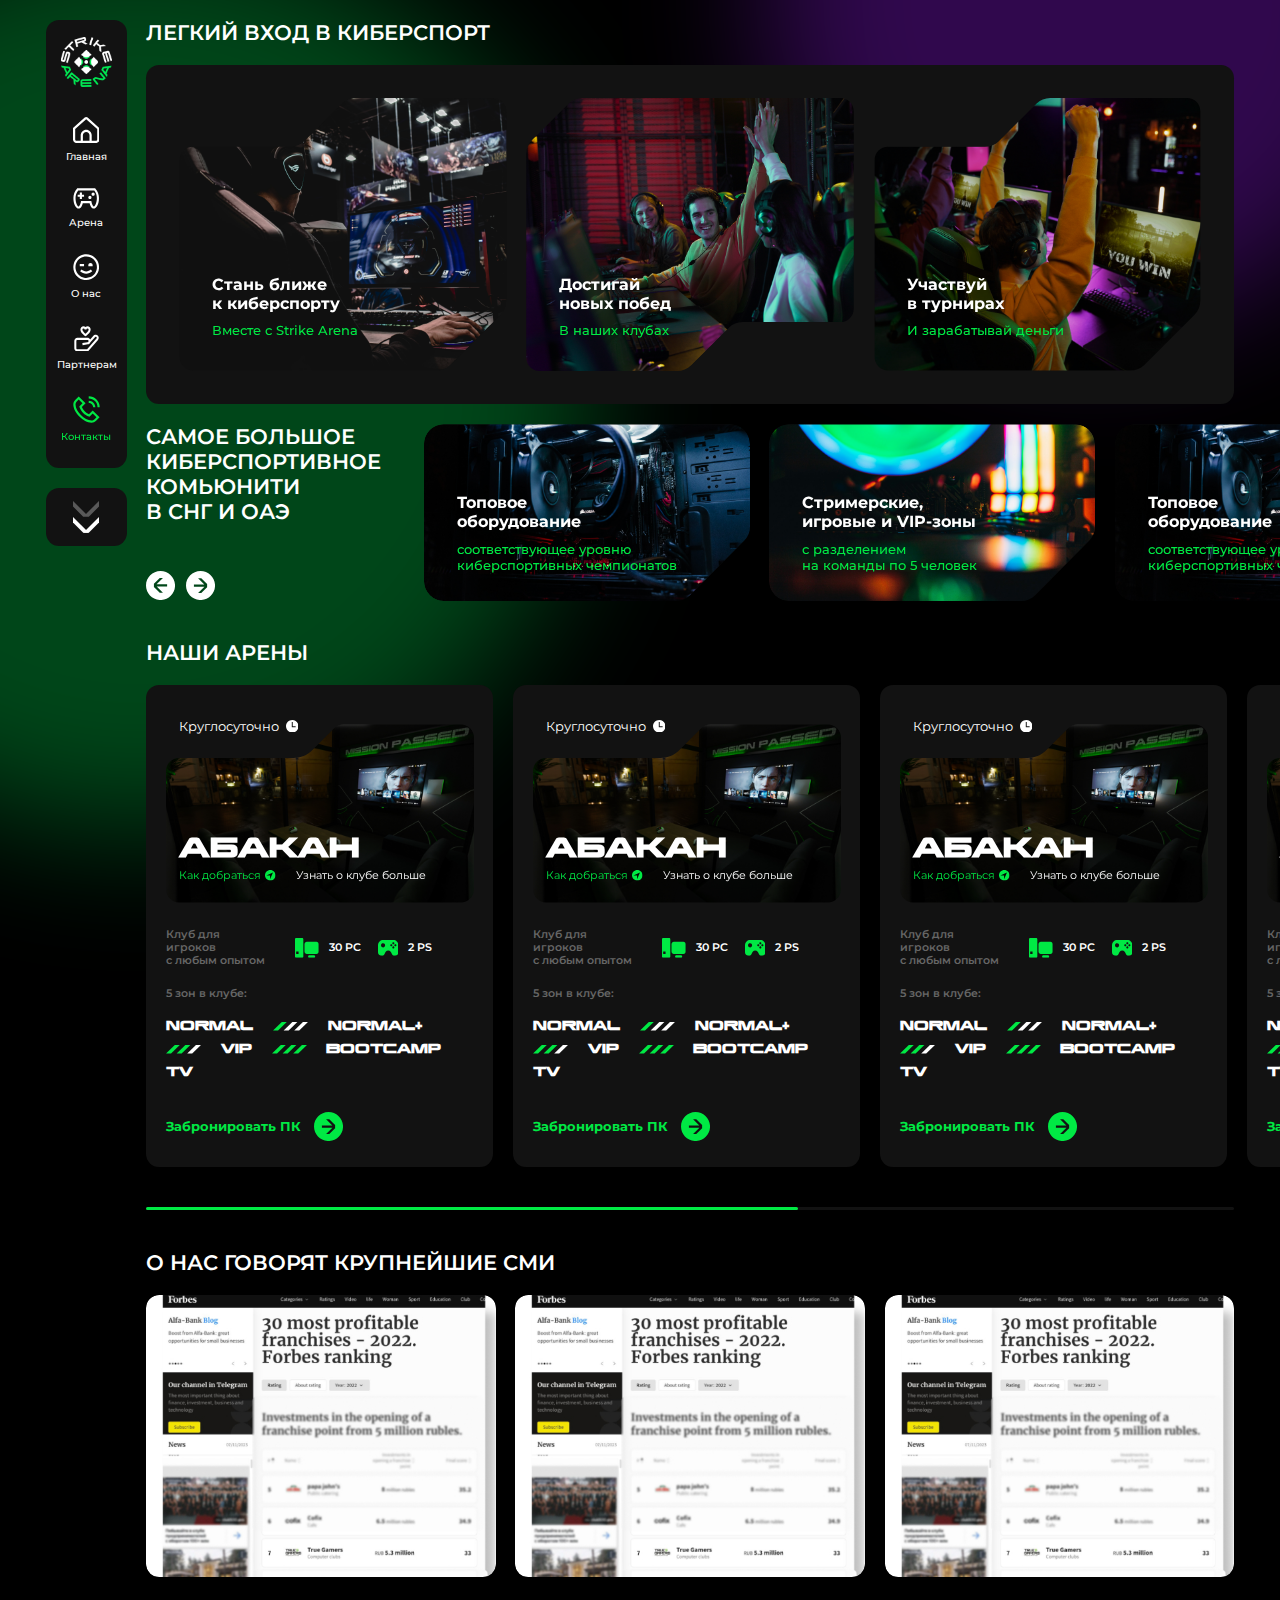
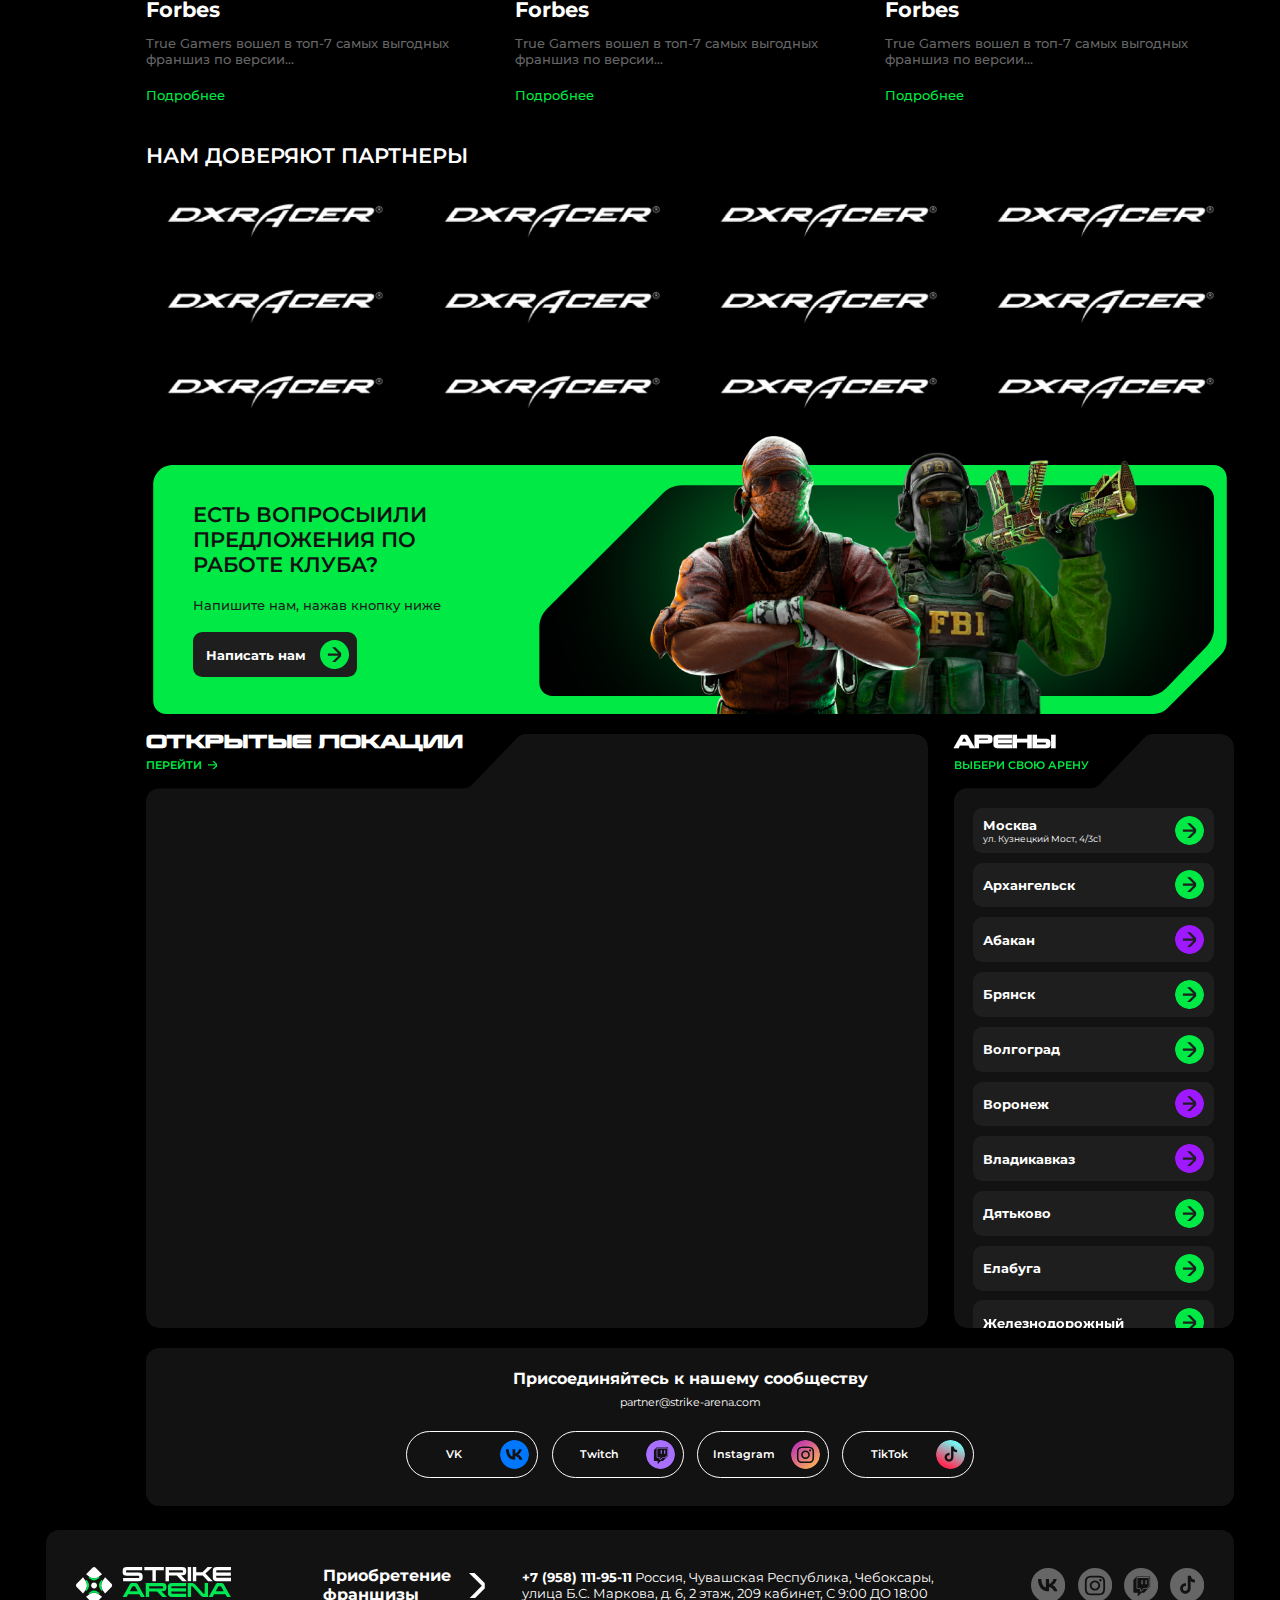
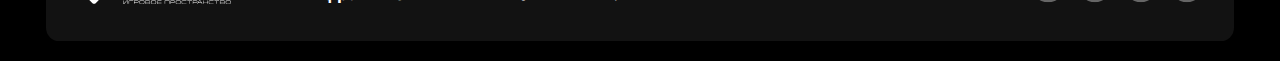
==== about.html @ f6f3b77b "Update" ====
<!DOCTYPE html>
<html lang="ru">
	<head>
		<meta http-equiv="Content-Type" content="text/html; charset=utf-8">

		<!-- Adapting the page for mobile devices -->
		<meta name="viewport" content="width=device-width, initial-scale=1, maximum-scale=1">

		<!-- Prohibition of phone number recognition -->
		<meta name="format-detection" content="telephone=no">
		<meta name="SKYPE_TOOLBAR" content ="SKYPE_TOOLBAR_PARSER_COMPATIBLE">

		<!-- Page title -->
		<title>Заголовок страницы</title>

		<!-- Meta description -->
		<meta name="description" content="">

		<!-- Meta Keywords -->
		<meta name="keywords" content="">

		<!-- Changing the color of the mobile browser panel -->
		<meta name="msapplication-TileColor" content="#000">
		<meta name="theme-color" content="#000">

		<!-- Connecting fonts from Google -->
		<link rel="preconnect" href="https://fonts.googleapis.com">
		<link rel="preconnect" href="https://fonts.gstatic.com" crossorigin>
		<link href="https://fonts.googleapis.com/css2?family=Montserrat:ital,wght@0,100..900;1,100..900&display=swap" rel="stylesheet">

		<!-- Connecting style files -->
		<link rel="stylesheet" href="css/swiper-bundle.min.css" async>
		<link rel="stylesheet" href="css/swiper.css" async>
		<link rel="stylesheet" href="css/fancybox.css" async>
		<link rel="stylesheet" href="css/styles.css" async>

		<link rel="stylesheet" href="css/response_1899.css" media="print, (max-width: 1899px)" async>
		<link rel="stylesheet" href="css/response_1439.css" media="print, (max-width: 1439px)" async>
		<link rel="stylesheet" href="css/response_1279.css" media="print, (max-width: 1279px)" async>
		<link rel="stylesheet" href="css/response_1023.css" media="print, (max-width: 1023px)" async>
		<link rel="stylesheet" href="css/response_767.css" media="print, (max-width: 767px)" async>
		<link rel="stylesheet" href="css/response_479.css" media="(max-width: 479px)" async>
	</head>

	<body>
		<div class="wrap">
			<div class="main">
				<section class="content_flex">
					<div class="cont row">
						<section class="fixed_panel">
							<div class="sticky">
								<div class="data">
									<div class="logo">
										<img src="images/logo.png" alt="">
									</div>

									<div class="menu">
										<div><a href="/">
											<svg class="icon icon1"><use xlink:href="images/sprite.svg#ic_menu_home"></use></svg>
											<div>Главная</div>
										</a></div>

										<div><a href="/">
											<svg class="icon icon2"><use xlink:href="images/sprite.svg#ic_menu_arena"></use></svg>
											<div>Арена</div>
										</a></div>

										<div><a href="/">
											<svg class="icon icon3"><use xlink:href="images/sprite.svg#ic_menu_about"></use></svg>
											<div>О нас</div>
										</a></div>

										<div><a href="/">
											<svg class="icon icon4"><use xlink:href="images/sprite.svg#ic_menu_partners"></use></svg>
											<div>Партнерам</div>
										</a></div>

										<div><a class="active">
											<svg class="icon icon5"><use xlink:href="images/sprite.svg#ic_menu_contacts"></use></svg>
											<div>Контакты</div>
										</a></div>
									</div>

									<button class="mob_menu_btn">
										<span></span>
									</button>
								</div>

								<div class="arrow">
									<img src="images/ic_arrows_ver.svg" alt="" loading="lazy">
								</div>
							</div>
						</section>


						<section class="content big_w">
							<section class="about_info block">
								<div class="block_title">ЛЕГКИЙ ВХОД В КИБЕРСПОРТ</div>

								<div class="data">
									<div class="row">
										<div class="item">
											<div class="name">Стань ближе<br> к киберспорту</div>

											<div class="desc">Вместе с Strike Arena</div>

											<div class="thumb">
												<img src="images/tmp/about_info_thumb1.png" alt="" loading="lazy">
											</div>
										</div>

										<div class="item">
											<div class="name">Достигай<br> новых побед</div>

											<div class="desc">В наших клубах</div>

											<div class="thumb">
												<img src="images/tmp/about_info_thumb2.png" alt="" loading="lazy">
											</div>
										</div>

										<div class="item">
											<div class="name">Участвуй<br> в турнирах</div>

											<div class="desc">И зарабатывай деньги</div>

											<div class="thumb">
												<img src="images/tmp/about_info_thumb3.png" alt="" loading="lazy">
											</div>
										</div>
									</div>
								</div>
							</section>


							<section class="community block big_m">
								<div class="row">
									<div class="block_title">САМОЕ БОЛЬШОЕ КИБЕРСПОРТИВНОЕ КОМЬЮНИТИ<br> В СНГ И ОАЭ</div>

									<div class="swiper">
										<div class="swiper-wrapper">
											<div class="swiper-slide">
												<div class="item">
													<div class="name">Топовое<br> оборудование</div>

													<div class="desc">соответствующее уровню киберспортивных чемпионатов</div>

													<div class="thumb">
														<img src="images/tmp/community_thumb1.png" alt="" loading="lazy">
													</div>
												</div>
											</div>

											<div class="swiper-slide">
												<div class="item">
													<div class="name">Стримерские,<br> игровые и VIP-зоны</div>

													<div class="desc">с разделением<br> на команды по 5 человек</div>

													<div class="thumb">
														<img src="images/tmp/community_thumb2.png" alt="" loading="lazy">
													</div>
												</div>
											</div>

											<div class="swiper-slide">
												<div class="item">
													<div class="name">Топовое<br> оборудование</div>

													<div class="desc">соответствующее уровню киберспортивных чемпионатов</div>

													<div class="thumb">
														<img src="images/tmp/community_thumb1.png" alt="" loading="lazy">
													</div>
												</div>
											</div>

											<div class="swiper-slide">
												<div class="item">
													<div class="name">Стримерские,<br> игровые и VIP-зоны</div>

													<div class="desc">с разделением<br> на команды по 5 человек</div>

													<div class="thumb">
														<img src="images/tmp/community_thumb2.png" alt="" loading="lazy">
													</div>
												</div>
											</div>
										</div>

										<div class="swiper-button-prev">
											<svg class="icon"><use xlink:href="images/sprite.svg#ic_arrow_link"></use></svg>
										</div>

										<div class="swiper-button-next">
											<svg class="icon"><use xlink:href="images/sprite.svg#ic_arrow_link"></use></svg>
										</div>
									</div>
								</div>
							</section>


							<section class="our_arenas block big_m">
								<div class="block_title">НАШИ АРЕНЫ</div>

								<div class="swiper">
									<div class="swiper-wrapper">
										<div class="swiper-slide">
											<div class="item">
												<div class="time">
													<span>Круглосуточно</span>
													<svg class="icon"><use xlink:href="images/sprite.svg#ic_time"></use></svg>
												</div>

												<div class="thumb">
													<img src="images/tmp/our_arenas_thumb.png" alt="" loading="lazy">

													<div class="info">
														<div class="name">АБАКАН</div>

														<div class="links">
															<div class="path">
																<a href="/">
																	<span>Как добраться</span>
																	<svg class="icon"><use xlink:href="images/sprite.svg#ic_path"></use></svg>
																</a>
															</div>

															<div class="link">
																<a href="/">Узнать о клубе больше</a>
															</div>
														</div>
													</div>
												</div>

												<div class="types">
													<div class="label">Клуб для игроков<br> с любым опытом</div>

													<div class="vals">
														<div class="pc">
															<svg class="icon"><use xlink:href="images/sprite.svg#ic_pc"></use></svg>
															<span>30 PC</span>
														</div>

														<div class="ps">
															<svg class="icon"><use xlink:href="images/sprite.svg#ic_ps"></use></svg>
															<span>2 PS</span>
														</div>
													</div>
												</div>

												<div class="clubs">
													<div class="label">5 зон в клубе:</div>

													<div class="vals">
														<div>NORMAL</div>

														<img src="images/clubs_sep1.svg" alt="">

														<div>NORMAL+</div>

														<img src="images/clubs_sep2.svg" alt="">

														<div>VIP</div>

														<img src="images/clubs_sep3.svg" alt="">

														<div>BOOTCAMP</div>

														<div>TV</div>
													</div>
												</div>

												<button class="book_btn">
													<span>Забронировать ПК</span>
													<svg class="icon"><use xlink:href="images/sprite.svg#ic_arrow_link"></use></svg>
												</button>
											</div>
										</div>

										<div class="swiper-slide">
											<div class="item">
												<div class="time">
													<span>Круглосуточно</span>
													<svg class="icon"><use xlink:href="images/sprite.svg#ic_time"></use></svg>
												</div>

												<div class="thumb">
													<img src="images/tmp/our_arenas_thumb.png" alt="" loading="lazy">

													<div class="info">
														<div class="name">АБАКАН</div>

														<div class="links">
															<div class="path">
																<a href="/">
																	<span>Как добраться</span>
																	<svg class="icon"><use xlink:href="images/sprite.svg#ic_path"></use></svg>
																</a>
															</div>

															<div class="link">
																<a href="/">Узнать о клубе больше</a>
															</div>
														</div>
													</div>
												</div>

												<div class="types">
													<div class="label">Клуб для игроков<br> с любым опытом</div>

													<div class="vals">
														<div class="pc">
															<svg class="icon"><use xlink:href="images/sprite.svg#ic_pc"></use></svg>
															<span>30 PC</span>
														</div>

														<div class="ps">
															<svg class="icon"><use xlink:href="images/sprite.svg#ic_ps"></use></svg>
															<span>2 PS</span>
														</div>
													</div>
												</div>

												<div class="clubs">
													<div class="label">5 зон в клубе:</div>

													<div class="vals">
														<div>NORMAL</div>

														<img src="images/clubs_sep1.svg" alt="">

														<div>NORMAL+</div>

														<img src="images/clubs_sep2.svg" alt="">

														<div>VIP</div>

														<img src="images/clubs_sep3.svg" alt="">

														<div>BOOTCAMP</div>

														<div>TV</div>
													</div>
												</div>

												<button class="book_btn">
													<span>Забронировать ПК</span>
													<svg class="icon"><use xlink:href="images/sprite.svg#ic_arrow_link"></use></svg>
												</button>
											</div>
										</div>

										<div class="swiper-slide">
											<div class="item">
												<div class="time">
													<span>Круглосуточно</span>
													<svg class="icon"><use xlink:href="images/sprite.svg#ic_time"></use></svg>
												</div>

												<div class="thumb">
													<img src="images/tmp/our_arenas_thumb.png" alt="" loading="lazy">

													<div class="info">
														<div class="name">АБАКАН</div>

														<div class="links">
															<div class="path">
																<a href="/">
																	<span>Как добраться</span>
																	<svg class="icon"><use xlink:href="images/sprite.svg#ic_path"></use></svg>
																</a>
															</div>

															<div class="link">
																<a href="/">Узнать о клубе больше</a>
															</div>
														</div>
													</div>
												</div>

												<div class="types">
													<div class="label">Клуб для игроков<br> с любым опытом</div>

													<div class="vals">
														<div class="pc">
															<svg class="icon"><use xlink:href="images/sprite.svg#ic_pc"></use></svg>
															<span>30 PC</span>
														</div>

														<div class="ps">
															<svg class="icon"><use xlink:href="images/sprite.svg#ic_ps"></use></svg>
															<span>2 PS</span>
														</div>
													</div>
												</div>

												<div class="clubs">
													<div class="label">5 зон в клубе:</div>

													<div class="vals">
														<div>NORMAL</div>

														<img src="images/clubs_sep1.svg" alt="">

														<div>NORMAL+</div>

														<img src="images/clubs_sep2.svg" alt="">

														<div>VIP</div>

														<img src="images/clubs_sep3.svg" alt="">

														<div>BOOTCAMP</div>

														<div>TV</div>
													</div>
												</div>

												<button class="book_btn">
													<span>Забронировать ПК</span>
													<svg class="icon"><use xlink:href="images/sprite.svg#ic_arrow_link"></use></svg>
												</button>
											</div>
										</div>

										<div class="swiper-slide">
											<div class="item">
												<div class="time">
													<span>Круглосуточно</span>
													<svg class="icon"><use xlink:href="images/sprite.svg#ic_time"></use></svg>
												</div>

												<div class="thumb">
													<img src="images/tmp/our_arenas_thumb.png" alt="" loading="lazy">

													<div class="info">
														<div class="name">АБАКАН</div>

														<div class="links">
															<div class="path">
																<a href="/">
																	<span>Как добраться</span>
																	<svg class="icon"><use xlink:href="images/sprite.svg#ic_path"></use></svg>
																</a>
															</div>

															<div class="link">
																<a href="/">Узнать о клубе больше</a>
															</div>
														</div>
													</div>
												</div>

												<div class="types">
													<div class="label">Клуб для игроков<br> с любым опытом</div>

													<div class="vals">
														<div class="pc">
															<svg class="icon"><use xlink:href="images/sprite.svg#ic_pc"></use></svg>
															<span>30 PC</span>
														</div>

														<div class="ps">
															<svg class="icon"><use xlink:href="images/sprite.svg#ic_ps"></use></svg>
															<span>2 PS</span>
														</div>
													</div>
												</div>

												<div class="clubs">
													<div class="label">5 зон в клубе:</div>

													<div class="vals">
														<div>NORMAL</div>

														<img src="images/clubs_sep1.svg" alt="">

														<div>NORMAL+</div>

														<img src="images/clubs_sep2.svg" alt="">

														<div>VIP</div>

														<img src="images/clubs_sep3.svg" alt="">

														<div>BOOTCAMP</div>

														<div>TV</div>
													</div>
												</div>

												<button class="book_btn">
													<span>Забронировать ПК</span>
													<svg class="icon"><use xlink:href="images/sprite.svg#ic_arrow_link"></use></svg>
												</button>
											</div>
										</div>

										<div class="swiper-slide">
											<div class="item">
												<div class="time">
													<span>Круглосуточно</span>
													<svg class="icon"><use xlink:href="images/sprite.svg#ic_time"></use></svg>
												</div>

												<div class="thumb">
													<img src="images/tmp/our_arenas_thumb.png" alt="" loading="lazy">

													<div class="info">
														<div class="name">АБАКАН</div>

														<div class="links">
															<div class="path">
																<a href="/">
																	<span>Как добраться</span>
																	<svg class="icon"><use xlink:href="images/sprite.svg#ic_path"></use></svg>
																</a>
															</div>

															<div class="link">
																<a href="/">Узнать о клубе больше</a>
															</div>
														</div>
													</div>
												</div>

												<div class="types">
													<div class="label">Клуб для игроков<br> с любым опытом</div>

													<div class="vals">
														<div class="pc">
															<svg class="icon"><use xlink:href="images/sprite.svg#ic_pc"></use></svg>
															<span>30 PC</span>
														</div>

														<div class="ps">
															<svg class="icon"><use xlink:href="images/sprite.svg#ic_ps"></use></svg>
															<span>2 PS</span>
														</div>
													</div>
												</div>

												<div class="clubs">
													<div class="label">5 зон в клубе:</div>

													<div class="vals">
														<div>NORMAL</div>

														<img src="images/clubs_sep1.svg" alt="">

														<div>NORMAL+</div>

														<img src="images/clubs_sep2.svg" alt="">

														<div>VIP</div>

														<img src="images/clubs_sep3.svg" alt="">

														<div>BOOTCAMP</div>

														<div>TV</div>
													</div>
												</div>

												<button class="book_btn">
													<span>Забронировать ПК</span>
													<svg class="icon"><use xlink:href="images/sprite.svg#ic_arrow_link"></use></svg>
												</button>
											</div>
										</div>
									</div>

									<div class="swiper-scrollbar"></div>
								</div>
							</section>


							<section class="media block big_m">
								<div class="block_title">О НАС ГОВОРЯТ КРУПНЕЙШИЕ СМИ</div>

								<div class="row">
									<div class="item">
										<a href="/" class="thumb">
											<img src="images/tmp/media_thumb.jpg" alt="" loading="lazy">
										</a>

										<div class="name">
											<a href="/">Forbes</a>
										</div>

										<div class="desc">True Gamers вошел в топ-7 самых выгодных франшиз по версии...</div>

										<div class="link">
											<a href="/">Подробнее</a>
										</div>
									</div>

									<div class="item">
										<a href="/" class="thumb">
											<img src="images/tmp/media_thumb.jpg" alt="" loading="lazy">
										</a>

										<div class="name">
											<a href="/">Forbes</a>
										</div>

										<div class="desc">True Gamers вошел в топ-7 самых выгодных франшиз по версии...</div>

										<div class="link">
											<a href="/">Подробнее</a>
										</div>
									</div>

									<div class="item">
										<a href="/" class="thumb">
											<img src="images/tmp/media_thumb.jpg" alt="" loading="lazy">
										</a>

										<div class="name">
											<a href="/">Forbes</a>
										</div>

										<div class="desc">True Gamers вошел в топ-7 самых выгодных франшиз по версии...</div>

										<div class="link">
											<a href="/">Подробнее</a>
										</div>
									</div>
								</div>
							</section>


							<section class="partners block">
								<div class="block_title">НАМ ДОВЕРЯЮТ ПАРТНЕРЫ</div>

								<div class="row">
									<div class="item">
										<img src="images/tmp/partner_logo.png" alt="">
									</div>

									<div class="item">
										<img src="images/tmp/partner_logo.png" alt="">
									</div>

									<div class="item">
										<img src="images/tmp/partner_logo.png" alt="">
									</div>

									<div class="item">
										<img src="images/tmp/partner_logo.png" alt="">
									</div>

									<div class="item">
										<img src="images/tmp/partner_logo.png" alt="">
									</div>

									<div class="item">
										<img src="images/tmp/partner_logo.png" alt="">
									</div>

									<div class="item">
										<img src="images/tmp/partner_logo.png" alt="">
									</div>

									<div class="item">
										<img src="images/tmp/partner_logo.png" alt="">
									</div>

									<div class="item">
										<img src="images/tmp/partner_logo.png" alt="">
									</div>

									<div class="item">
										<img src="images/tmp/partner_logo.png" alt="">
									</div>

									<div class="item">
										<img src="images/tmp/partner_logo.png" alt="">
									</div>

									<div class="item">
										<img src="images/tmp/partner_logo.png" alt="">
									</div>
								</div>
							</section>


							<section class="action_block block">
								<div class="data">
									<div class="title">ЕСТЬ ВОПРОСЫИЛИ ПРЕДЛОЖЕНИЯ ПО РАБОТЕ КЛУБА?</div>

									<div class="desc">Напишите нам, нажав кнопку ниже</div>

									<button class="btn">
										<span>Написать нам</span>
										<svg class="icon"><use xlink:href="images/sprite.svg#ic_arrow_link"></use></svg>
									</button>
								</div>

								<div class="bg_img"></div>

								<img src="images/tmp/action_block_img.png" alt="" class="img" loading="lazy">

								<div class="bg"></div>
							</section>


							<section class="content_flex row">
								<section class="content block">
									<section class="open_locations">
										<div class="head">
											<div class="block_title">ОТКРЫТЫЕ ЛОКАЦИИ</div>

											<div class="link">
												<a href="/">
													<span>перейти</span>
													<svg class="icon"><use xlink:href="images/sprite.svg#ic_arrow_hor"></use></svg>
												</a>
											</div>
										</div>

										<div class="map big">
											<div id="map"></div>
										</div>
									</section>
								</section>


								<aside class="block">
									<div class="arenas">
										<div class="head">
											<div class="block_title">АРЕНЫ</div>

											<div class="block_desc">Выбери свою арену</div>
										</div>

										<div class="list">
											<div class="scroll">
												<div class="arena green">
													<div>
														<div class="city">Москва</div>

														<div class="address">ул. Кузнецкий Мост, 4/3с1</div>
													</div>

													<svg class="icon"><use xlink:href="images/sprite.svg#ic_arrow_link"></use></svg>
												</div>

												<div class="arena green">
													<div>
														<div class="city">Архангельск</div>
													</div>

													<svg class="icon"><use xlink:href="images/sprite.svg#ic_arrow_link"></use></svg>
												</div>

												<div class="arena violet">
													<div>
														<div class="city">Абакан</div>
													</div>

													<svg class="icon"><use xlink:href="images/sprite.svg#ic_arrow_link"></use></svg>
												</div>

												<div class="arena green">
													<div>
														<div class="city">Брянск</div>
													</div>

													<svg class="icon"><use xlink:href="images/sprite.svg#ic_arrow_link"></use></svg>
												</div>

												<div class="arena green">
													<div>
														<div class="city">Волгоград</div>
													</div>

													<svg class="icon"><use xlink:href="images/sprite.svg#ic_arrow_link"></use></svg>
												</div>

												<div class="arena violet">
													<div>
														<div class="city">Воронеж</div>
													</div>

													<svg class="icon"><use xlink:href="images/sprite.svg#ic_arrow_link"></use></svg>
												</div>

												<div class="arena violet">
													<div>
														<div class="city">Владикавказ</div>
													</div>

													<svg class="icon"><use xlink:href="images/sprite.svg#ic_arrow_link"></use></svg>
												</div>

												<div class="arena green">
													<div>
														<div class="city">Дятьково</div>
													</div>

													<svg class="icon"><use xlink:href="images/sprite.svg#ic_arrow_link"></use></svg>
												</div>

												<div class="arena green">
													<div>
														<div class="city">Елабуга</div>
													</div>

													<svg class="icon"><use xlink:href="images/sprite.svg#ic_arrow_link"></use></svg>
												</div>

												<div class="arena green">
													<div>
														<div class="city">Железнодорожный</div>
													</div>

													<svg class="icon"><use xlink:href="images/sprite.svg#ic_arrow_link"></use></svg>
												</div>
											</div>
										</div>
									</div>
								</aside>
							</section>


							<section class="social_join block">
								<div class="title">Присоединяйтесь к нашему сообществу</div>

								<div class="email">
									<a href="mailto:partner@strike-arena.com">partner@strike-arena.com</a>
								</div>

								<div class="row">
									<div><a href="/" target="_blank" rel="noopener nofollow">
										<span>VK</span>
										<img src="images/ic_vk.svg" alt="" loading="lazy">
									</a></div>

									<div><a href="/" target="_blank" rel="noopener nofollow">
										<span>Twitch</span>
										<img src="images/ic_twitch.svg" alt="" loading="lazy">
									</a></div>

									<div><a href="/" target="_blank" rel="noopener nofollow">
										<span>Instagram</span>
										<img src="images/ic_instagram.svg" alt="" loading="lazy">
									</a></div>

									<div><a href="/" target="_blank" rel="noopener nofollow">
										<span>TikTok</span>
										<img src="images/ic_tiktok.svg" alt="" loading="lazy">
									</a></div>
								</div>
							</section>
						</section>
					</div>
				</section>
			</div>


			<footer>
				<div class="cont">
					<div class="data">
						<div class="logo">
							<img src="images/logo.svg" alt="">
						</div>

						<a href="/" class="franchise_link">
							<span>Приобретение<br> франшизы</span>
							<svg class="icon"><use xlink:href="images/sprite.svg#ic_arr_hor"></use></svg>
						</a>

						<div class="contacts">
							<a href="tel:+79581119511" class="phone">+7 (958) 111-95-11</a> Россия, Чувашская Республика, Чебоксары, улица Б.С. Маркова, д. 6, 2 этаж, 209 кабинет, С 9:00 ДО 18:00
						</div>

						<div class="socials">
							<a href="/" target="_blank" rel="noopener nofollow">
								<svg class="icon"><use xlink:href="images/sprite.svg#ic_vk"></use></svg>
							</a>

							<a href="/" target="_blank" rel="noopener nofollow">
								<svg class="icon"><use xlink:href="images/sprite.svg#ic_instagram"></use></svg>
							</a>

							<a href="/" target="_blank" rel="noopener nofollow">
								<svg class="icon"><use xlink:href="images/sprite.svg#ic_twitch"></use></svg>
							</a>

							<a href="/" target="_blank" rel="noopener nofollow">
								<svg class="icon"><use xlink:href="images/sprite.svg#ic_tiktok"></use></svg>
							</a>
						</div>
					</div>
				</div>
			</footer>
		</div>


		<!-- Connecting javascript files -->
		<script src="js/jquery-3.6.3.min.js"></script>
		<script src="js/functions.js"></script>
		<script src="js/swiper-bundle.min.js"></script>
		<script src="js/fancybox.js"></script>
		<script src="js/imask.js"></script>
		<script src="js/scripts.js"></script>

		<!-- Yandex maps -->
		<script src="https://api-maps.yandex.ru/2.1.75/?apikey=d56c7473-49ea-4215-8d0a-5106518255c0&lang=ru_RU" type="text/javascript"></script>

		<script>
			document.addEventListener('DOMContentLoaded', function () {
				// Init big map
				initBigMap()
			})
		</script>
	</body>
</html>
---- css/styles.css ----
/*-----------
    Fonts
-----------*/
@font-face
{
    font-family: 'Korataki';
    font-weight: normal;
    font-style: normal;

    font-display: swap;
    src: url('../fonts/KoratakiRg-Bold.woff2') format('woff2'),
    url('../fonts/KoratakiRg-Bold.woff') format('woff'),
    url('../fonts/KoratakiRg-Bold.ttf') format('truetype');
}



/*------------------
    Reset styles
------------------*/
*
{
    box-sizing: border-box;
    margin: 0;
    padding: 0;

    scroll-margin-top: 24px;
}

*:before,
*:after
{
    box-sizing: border-box;
}

html
{
    -webkit-font-smoothing: antialiased;
    -moz-osx-font-smoothing: grayscale;
        -ms-text-size-adjust: 100%;
    -webkit-text-size-adjust: 100%;
}

body
{
    margin: 0;

    overscroll-behavior: none;
    -webkit-tap-highlight-color: transparent;
    -webkit-overflow-scrolling: touch;
    text-rendering: optimizeLegibility;
    text-decoration-skip: objects;
}

img
{
    border-style: none;
}

textarea
{
    overflow: auto;
}

input,
textarea,
input:active,
textarea:active,
button
{
    margin: 0;

    -webkit-border-radius: 0;
            border-radius: 0;
         outline: none transparent !important;
    box-shadow: none;

    -webkit-appearance: none;
            appearance: none;
    -moz-outline: none !important;
}

input::-webkit-outer-spin-button,
input::-webkit-inner-spin-button
{
    margin: 0;

    -webkit-appearance: none;
}

input[type=number]
{
    -moz-appearance: textfield;
}

:focus
{
    outline: 0;
}

:hover,
:active
{
    -webkit-tap-highlight-color: rgba(0, 0, 0, 0);
    -webkit-touch-callout: none;
}


::-ms-clear
{
    display: none;
}



/*-------------------
    Global styles
-------------------*/
:root
{
    --bg: #000;
    --fixed_panel_width: 122px;
    --sidebar_width: 425px;
    --scroll_width: 17px;
    --text_color: #fff;
    --font_size: 16px;
    --font_size_title: 24px;
    --font_family: 'Montserrat', 'Arial', sans-serif;
    --font_family2: 'Korataki', 'Arial', sans-serif;
}


::selection
{
    color: #fff;
    background: #00e944;
}

::-moz-selection
{
    color: #fff;
    background: #00e944;
}


.clear
{
    clear: both;
}

.left
{
    float: left;
}

.right
{
    float: right;
}



html
{
    height: 100%;
    min-height: -moz-available;
    min-height: -webkit-fill-available;
    min-height:         fill-available;
}

html.custom_scroll ::-webkit-scrollbar
{
    width: 10px;
    height: 10px;

    background-color: var(--bg);
}

html.custom_scroll ::-webkit-scrollbar-thumb
{
    background-color: #00e944;
}


body
{
    font: var(--font_size) var(--font_family);

    height: 100%;
    min-height: -moz-available;
    min-height: -webkit-fill-available;
    min-height:         fill-available;

    color: var(--text_color);
}


button
{
    font-family: inherit;
    font-size: inherit;
    font-weight: inherit;
    line-height: inherit;

    display: inline-block;

    cursor: pointer;
    vertical-align: top;

    color: inherit;
    border: none;
    background: none;
}


.wrap
{
    position: relative;
    z-index: 9;

    display: flex;
    overflow: clip;
    flex-direction: column;

    min-width: 375px;
    min-height: 100%;
    padding: 30px 0;

    background: var(--bg);
}

.wrap:before
{
    position: absolute;
    z-index: 1;
    top: -110px;
    left: 50%;

    display: block;

    width: 1370px;
    height: 1370px;
    margin-left: -1446px;

    content: '';
    pointer-events: none;

    border-radius: 50%;
    background: rgba(0, 232, 83, .30);

            filter: blur(100px);
    -webkit-filter: blur(100px);
}

.wrap:after
{
    position: absolute;
    z-index: 1;
    top: -501px;
    right: 50%;

    display: block;

    width: 996px;
    height: 996px;
    margin-right: -1182px;

    content: '';
    pointer-events: none;

    border-radius: 50%;
    background: rgba(159, 25, 254, .30);

            filter: blur(100px);
    -webkit-filter: blur(100px);
}


.main
{
    position: relative;
    z-index: 3;

    display: flex;
    flex: 1 0 auto;
    flex-direction: column;
}


.cont
{
    width: 100%;
    max-width: 1920px;
    margin: 0 auto;
    padding: 0 60px;
}


.row
{
    display: flex;
    align-content: flex-start;
    align-items: flex-start;
    flex-wrap: wrap;
    justify-content: flex-start;
}



.content_flex.row,
.content_flex > .cont.row
{
    align-content: stretch;
    align-items: stretch;
    justify-content: space-between;
}


.content_flex .content
{
    position: relative;

    width: calc(100% - var(--fixed_panel_width) - var(--sidebar_width) - 60px);
}


.content_flex .content.big_w
{
    width: calc(100% - var(--fixed_panel_width) - 30px);
}


.content_flex .content .content
{
    width: calc(100% - var(--sidebar_width) - 38px);
}


.content_flex .content > *:first-child
{
    margin-top: 0;
}

.content_flex .content > *:last-child
{
    margin-bottom: 0;
}



.block
{
    margin-bottom: 30px;
}

.block.big_m
{
    margin-bottom: 60px;
}



.modal_btn > *
{
    pointer-events: none;
}



.overlay
{
    position: fixed;
    z-index: 100;
    top: 0;
    left: 0;

    display: none;

    width: 100%;
    height: 100%;

    opacity: .65;
    background: #000;
}



/*--------------
    Fancybox
--------------*/
.fancybox__backdrop
{
    background: rgba(18, 18, 18, .9);
}


.fancybox__slide
{
    padding: 40px;
}


.fancybox__content > .f-button.is-close-btn,
.is-compact .fancybox__content > .f-button.is-close-btn
{
    top: 0;
    right: 0;

    opacity: 1;

    --f-button-width: 20px;
    --f-button-height: 20px;
    --f-button-border-radius: 0;
    --f-button-color: var(--text_color);
    --f-button-hover-color: var(--text_color);
    --f-button-svg-width: 20px;
    --f-button-svg-height: 20px;
    --f-button-bg: transparent;
    --f-button-hover-bg: transparent;
    --f-button-active-bg: transparent;
}


.fancybox__content > .f-button.is-close-btn svg
{
    stroke: none;
}



/*-----------------
    Fixed panel
-----------------*/
.fixed_panel
{
    position: relative;
    z-index: 5;

    width: var(--fixed_panel_width);
    max-width: 100%;
}


.fixed_panel .sticky
{
    position: sticky;
    top: 30px;
}


.fixed_panel .data
{
    padding: 26px 16px 40px;

    border-radius: 20px;
    background: #121212;
}


.fixed_panel .logo
{
    display: block;

    text-decoration: none;

    color: currentColor;
}


.fixed_panel .logo img
{
    display: block;

    max-width: 100%;
    margin: 0 auto;
}


.fixed_panel .menu
{
    margin-top: 45px;

    text-align: center;
}


.fixed_panel .menu > * + *
{
    margin-top: 40px;
}


.fixed_panel .menu a
{
    font-size: 15px;
    font-weight: 500;

    display: block;

    transition: .2s linear;
    text-decoration: none;

    color: currentColor;
}


.fixed_panel .menu .icon
{
    display: block;

    margin: 0 auto 10px;
}


.fixed_panel .menu .icon1
{
    width: 40px;
    height: 40px;
}

.fixed_panel .menu .icon2
{
    width: 40px;
    height: 32px;
}

.fixed_panel .menu .icon3
{
    width: 40px;
    height: 40px;
}

.fixed_panel .menu .icon4
{
    width: 38px;
    height: 39px;
}

.fixed_panel .menu .icon5
{
    width: 41px;
    height: 41px;
}


.fixed_panel .menu a:hover,
.fixed_panel .menu a.active
{
    color: #00e944;
}



.fixed_panel .mob_menu_btn
{
    display: none;
    align-content: center;
    align-items: center;
    flex-wrap: wrap;
    justify-content: center;

    width: 24px;
    height: 24px;
    margin-left: auto;
}


.fixed_panel .mob_menu_btn span
{
    position: relative;

    display: block;

    width: 100%;
    height: 2px;

    transition: .2s linear;

    background: currentColor;
}


.fixed_panel .mob_menu_btn span:before,
.fixed_panel .mob_menu_btn span:after
{
    position: absolute;
    top: -8px;
    left: 0;

    display: block;

    width: 100%;
    height: 100%;

    content: '';
    transition: .2s linear;

    background: currentColor;
}


.fixed_panel .mob_menu_btn span:after
{
    top: 8px;
}


.fixed_panel .mob_menu_btn.active span
{
    background: transparent;
}


.fixed_panel .mob_menu_btn.active span:before
{
    top: 0;

    transform: rotate(45deg);
}

.fixed_panel .mob_menu_btn.active span:after
{
    top: 0;

    transform: rotate(-45deg);
}



.fixed_panel .arrow
{
    display: flex;
    align-content: center;
    align-items: center;
    flex-wrap: wrap;
    justify-content: center;

    height: 87px;
    margin-top: 30px;

    border-radius: 20px;
    background: #121212;
}


.fixed_panel .arrow img
{
    display: block;

    max-width: 100%;
    max-height: 100%;
}



/*-------------
    Sidebar
-------------*/
aside
{
    position: relative;

    width: var(--sidebar_width);
    max-width: 100%;
}



/*---------------
    Page head
---------------*/
.page_head
{
    margin-bottom: 32px;
    padding-top: 20px;
}



.breadcrumbs
{
    color: currentColor;
}


.breadcrumbs a
{
    transition: color .2s linear;
    text-decoration: none;

    color: currentColor;
}

.breadcrumbs a:hover
{
    color: #000;
}


.breadcrumbs .sep
{
    position: relative;
    top: -1px;

    display: inline-block;

    width: 6px;
    height: 8px;
    margin: 0 6px;

    vertical-align: middle;
}

.breadcrumbs .sep:after
{
    position: absolute;
    top: 0;
    right: 0;
    bottom: 0;
    left: 0;

    display: block;

    width: 6px;
    height: 6px;
    margin: auto;

    content: '';
    transform: rotate(-45deg);

    border-right: 1px solid;
    border-bottom: 1px solid;
}



.page_title
{
    font-size: var(--font_size_title);
    font-weight: 700;
    line-height: calc(var(--font_size_title) + 6px);

    display: block;
}



/*----------------
    Block head
----------------*/
.block_head
{
    display: flex;
    align-content: center;
    align-items: center;
    flex-wrap: wrap;
    justify-content: flex-start;

    width: 100%;
    margin-bottom: 40px;
}


.block_head .title
{
    font-size: var(--font_size_title);
    font-weight: 700;
    line-height: calc(100% + 6px);

    display: block;
}


.block_head .desc
{
    width: 100%;
    max-width: 100%;
    margin-top: 12px;
}


.block_head.center
{
    justify-content: center;

    text-align: center;
}

.block_head.center .title
{
    width: 100%;
}

.block_head.center .desc
{
    margin-right: auto;
    margin-left: auto;
}



/*------------------
    Form elements
------------------*/
.form
{
    --form_border_color: #fff;
    --form_focus_color: #fff;
    --form_error_color: red;
    --form_border_radius: 10px;
    --form_bg_color: #fff;
    --form_placeholder_color: #666;
}


.form ::-webkit-input-placeholder
{
    color: var(--form_placeholder_color);
}

.form :-moz-placeholder
{
    color: var(--form_placeholder_color);
}

.form ::-moz-placeholder
{
    opacity: 1;
    color: var(--form_placeholder_color);
}

.form :-ms-input-placeholder
{
    color: var(--form_placeholder_color);
}


.form .line
{
    margin-bottom: 30px;
}


.form .field
{
    position: relative;
}


.form .input
{
    font-family: var(--font_family);
    font-size: var(--font_size);

    display: block;

    width: 100%;
    height: 68px;
    padding: 0 29px;

    transition: border-color .2s linear;

    color: #000;
    border: 1px solid var(--form_border_color);
    border-radius: var(--form_border_radius);
    background: var(--form_bg_color);
}

.form .input:-webkit-autofill
{
    -webkit-box-shadow: inset 0 0 0 50px var(--form_bg_color) !important;
}


.form textarea
{
    font-family: var(--font_family);
    font-size: var(--font_size);

    display: block;

    width: 100%;
    height: 120px;
    padding: 19px 29px;

    resize: none;
    transition: border-color .2s linear;

    color: #000;
    border: 1px solid var(--form_border_color);
    border-radius: var(--form_border_radius);
    background: var(--form_bg_color);
}

.form textarea::-webkit-scrollbar
{
    width: 5px;
    height: 5px;
}


.form .input:focus,
.form textarea:focus
{
    border-color: var(--form_focus_color);
}


.form .error
{
    border-color: var(--form_error_color);
}


.form select
{
    display: none;
}


.form .nice-select
{
    position: relative;

    display: block;

    cursor: pointer;
}


.form .nice-select .current
{
    line-height: 66px;

    position: relative;

    display: block;
    overflow: hidden;

    height: 68px;
    padding-right: 85px;
    padding-left: 29px;

    cursor: pointer;
    white-space: nowrap;
    text-overflow: ellipsis;

    color: #000;
    border: 1px solid var(--form_border_color);
    border-radius: var(--form_border_radius);
    background: var(--form_bg_color);
}


.form .nice-select-dropdown
{
    position: absolute;
    z-index: 9;
    top: 100%;
    right: 0;

    visibility: hidden;
    overflow: hidden;

    min-width: 100%;
    margin-top: 2px;
    padding: 19px 29px;

    transition: .2s linear;

    opacity: 0;
    color: #000;
    border: 1px solid var(--form_border_color);
    border-radius: var(--form_border_radius);
    background: var(--form_bg_color);
}

.form .nice-select.open .nice-select-dropdown
{
    visibility: visible;

    opacity: 1;
}


.form .nice-select .list .option
{
    display: block;

    list-style-type: none;

    cursor: pointer;
}

.form .nice-select .list .option + .option
{
    margin-top: 16px;
}

.form .nice-select .list .option:empty
{
    display: none;
}


.form .nice-select + .arr
{
    position: absolute;
    z-index: 5;
    top: 0;
    right: 30px;
    bottom: 0;

    display: flex;
    align-content: center;
    align-items: center;
    flex-wrap: wrap;
    justify-content: center;

    width: 26px;
    height: 16px;
    margin: auto 0;

    transition: transform .2s linear;
    pointer-events: none;

    color: #00e944;
}


.form .nice-select.open + .arr
{
    transform: rotate(180deg);
}


.form .checkbox
{
    font-size: 14px;
    font-weight: 500;

    position: relative;

    display: flex;
    align-content: center;
    align-items: center;
    flex-wrap: wrap;
    justify-content: flex-start;

    min-height: 23px;
    padding-left: 33px;

    cursor: pointer;

    color: #666;
}


.form .checkbox input
{
    display: none;
}


.form .checkbox .check
{
    position: absolute;
    top: 0;
    left: 0;

    display: flex;
    align-content: center;
    align-items: center;
    flex-wrap: wrap;
    justify-content: center;

    width: 23px;
    height: 23px;

    transform: rotate(45deg);

    border-radius: 5px;
    background: #666;
}


.form .checkbox .check:after
{
    position: absolute;

    display: block;

    width: 9px;
    height: 9px;
    margin: auto;

    content: '';
    transition: background .2s linear;

    border-radius: 50%;
    background: #1e1e1e;

    inset: 0;
}


.form .checkbox input:checked ~ .check:after
{
    background: #00e944;
}


.form .submit_btn
{
    font-size: 20px;
    font-weight: 700;

    display: flex;
    align-content: center;
    align-items: center;
    flex-wrap: wrap;
    justify-content: center;

    width: 100%;
    height: 68px;
    padding: 0 15px;

    border-radius: 14px;
    background: #1e1e1e;
}


.form .submit_btn span
{
    margin: 0 auto;
}


.form .submit_btn .icon
{
    display: block;

    width: 44px;
    height: 44px;
    margin-left: 15px;

    color: #00e944;
}



/*----------------
    Typography
----------------*/
.text_block
{
    font-size: var(--font_size);
    line-height: 100%;
}


.text_block > *,
.text_block .cols .col > *,
.text_block blockquote > *,
.text_block q > *
{
    margin-bottom: 20px;
}


.text_block > :last-child,
.text_block .cols .col > :last-child,
.text_block blockquote > :last-child,
.text_block q > :last-child
{
    margin-bottom: 0 !important;
}

.text_block > :first-child,
.text_block .cols .col > :first-child,
.text_block blockquote > :first-child,
.text_block q > :first-child
{
    margin-top: 0 !important;
}


.text_block h1
{
    font-size: 30px;
    font-weight: 700;
    line-height: 34px;
}

.text_block h2
{
    font-size: 26px;
    font-weight: 700;
    line-height: 30px;
}

.text_block h3
{
    font-size: 24px;
    font-weight: 700;
    line-height: 28px;

    margin-bottom: 30px;
}

.text_block h4
{
    font-size: 22px;
    font-weight: 700;
    line-height: 26px;

    margin-bottom: 30px;
}

.text_block h5
{
    font-size: 20px;
    font-weight: 700;
    line-height: 24px;

    margin-bottom: 30px;
}

.text_block h6
{
    font-size: 18px;
    font-weight: 700;
    line-height: 22px;

    margin-bottom: 30px;
}


.text_block * + h2,
.text_block * + h3,
.text_block * + h4,
.text_block * + h5,
.text_block * + h6
{
    margin-top: 40px;
}

.text_block h1 + *,
.text_block h2 + *,
.text_block h3 + *,
.text_block h4 + *,
.text_block h5 + *,
.text_block h6 + *
{
    margin-top: 0 !important;
}


.text_block img
{
    display: block;

    max-width: 100%;
}

.text_block img.left
{
    max-width: calc(50% - 40px);
    margin-top: 4px;
    margin-right: 40px;
}

.text_block img.right
{
    max-width: calc(50% - 40px);
    margin-top: 4px;
    margin-left: 40px;
}

.text_block img.loaded
{
    height: auto !important;
}


.text_block .table_wrap
{
    overflow: auto;

    max-width: 100%;
}


.text_block table
{
    width: 100%;

    border-spacing: 0;
    border-collapse: collapse;
}


.text_block table th
{
    font-size: 18px;
    font-weight: 700;
    line-height: 22px;

    padding: 15px 20px;

    text-align: left;
    vertical-align: middle;

    background: #ddd;
}


.text_block table th + th,
.text_block table td + td
{
    border-left: 1px solid #fff;
}


.text_block table td
{
    line-height: 20px;

    padding: 15px 20px;

    text-align: left;
    vertical-align: middle;
}

.text_block table tbody tr:nth-child(2n) td
{
    background: #ddd;
}


.text_block blockquote,
.text_block q
{
    display: block;

    width: 100%;
    padding: 15px 20px;

    background: #ccc;
}


.text_block .columns
{
    column-gap: 40px;
    column-count: 2;
}

.text_block .columns > *
{
    transform: translateZ(0);

    --webkit-column-break-inside: avoid;
    page-break-inside: avoid;
    break-inside: avoid;
}

.text_block .columns > * + *
{
    margin-top: 20px;
}


.text_block .cols
{
    display: flex;
    align-content: flex-start;
    align-items: flex-start;
    flex-wrap: wrap;
    justify-content: space-between;
}

.text_block .cols .col
{
    width: calc(50% - 32px);
}


.text_block ul li
{
    position: relative;

    display: block;
    overflow: hidden;

    padding-left: 20px;

    list-style-type: none;
}

.text_block ul li + li
{
    margin-top: 10px;
}

.text_block ul li:before
{
    position: absolute;
    top: 7px;
    left: 0;

    display: block;

    width: 7px;
    height: 7px;

    content: '';

    border-radius: 50%;
    background: var(--text_color);
}


.text_block ol
{
    counter-reset: li;
}

.text_block ol li
{
    position: relative;

    display: block;
    overflow: hidden;

    padding-left: 20px;

    list-style-type: none;
}

.text_block ol li + li
{
    margin-top: 10px;
}

.text_block ol li:before
{
    font-weight: 700;

    position: absolute;
    top: 0;
    left: 0;

    content: counter(li, '.') '.';
    counter-increment: li;

    color: var(--text_color);

    /* content: counter(li, decimal-leading-zero); */
}


.text_block a
{
    color: var(--text_color);
}

.text_block a:hover
{
    text-decoration: none;
}



/*-------------------
    First section
-------------------*/
.first_section
{
    position: relative;
}


.first_section .data
{
    position: relative;
    z-index: 3;

    overflow: hidden;

    padding: 80px 60px 72px;

    border-radius: 20px;
    background: radial-gradient(145% 280% at 131.17% 215.9%, #9f19fe 0%, #121212 100%);

    -webkit-mask: url('../images/mask_first_section.svg') center / 100% 100% no-repeat;
            mask: url('../images/mask_first_section.svg') center / 100% 100% no-repeat;
}


.first_section .title
{
    font-family: var(--font_family2);
    font-size: 32px;
    font-weight: 700;

    position: relative;
    z-index: 3;

    width: 604px;
    max-width: 100%;
}


.first_section .desc
{
    font-size: 24px;

    position: relative;
    z-index: 3;

    width: 414px;
    max-width: 100%;
    margin-top: 34px;
}


.first_section .btn
{
    font-weight: 600;

    position: relative;
    z-index: 3;

    display: flex;
    align-content: center;
    align-items: center;
    flex-wrap: wrap;
    justify-content: flex-start;

    margin-top: 103px;
    padding: 12px 12px 12px 23px;

    border: 1px solid #fff;
    border-radius: 54px;
}


.first_section .btn .icon
{
    display: block;

    width: 44px;
    height: 44px;
    margin-left: 15px;

    color: #00e944;
}


.first_section .img
{
    position: absolute;
    z-index: 1;
    right: -16px;
    bottom: 0;

    display: block;

    min-width: 100px;
    max-width: 90%;
    min-height: 100px;
    max-height: 90%;

    pointer-events: none;
}



/*--------------------
    Open locations
--------------------*/
.open_locations
{
    position: relative;
}


.open_locations .head
{
    position: absolute;
    z-index: 3;
    top: 0;
    left: 0;

    max-width: 100%;
}


.open_locations .block_title
{
    font-family: var(--font_family2);
    font-size: var(--font_size_title);
    font-weight: 700;
}


.open_locations .head .link
{
    font-weight: 600;

    margin-top: 9px;

    text-transform: uppercase;

    color: #00e944;
}


.open_locations .head .link a
{
    display: flex;
    align-content: center;
    align-items: center;
    flex-wrap: wrap;
    justify-content: flex-start;

    text-decoration: none;

    color: currentColor;
}


.open_locations .head .link a .icon
{
    display: block;

    width: 14px;
    height: 13px;
    margin-left: 8px;
}


.open_locations .map
{
    position: relative;

    overflow: hidden;

    height: 580px;

    border-radius: 20px;
    background: #121212;

    -webkit-mask: url('../images/mask_open_locations.svg') center / 100% 100% no-repeat;
            mask: url('../images/mask_open_locations.svg') center / 100% 100% no-repeat;
}


.open_locations .map.big
{
    height: 900px;

    -webkit-mask: url('../images/mask_open_locations_big.svg') center / 100% 100% no-repeat;
            mask: url('../images/mask_open_locations_big.svg') center / 100% 100% no-repeat;
}


.open_locations #map
{
    position: absolute;
    z-index: 3;
    top: 0;
    left: 0;

    width: 100%;
    height: 100%;
}


.open_locations #map [class*='ymaps-'][class*='-ground-pane']
{
    width: 100%;
    height: 100%;

            filter: grayscale(1);
    -webkit-filter: grayscale(1);
}


.open_locations #map [class*='ymaps-'][class*='-ground-pane']:after
{
    position: absolute;
    z-index: 200;
    top: 0;
    right: 0;
    bottom: 0;
    left: 0;

    display: block;

    width: 100%;
    height: 100%;

    content: '';
    pointer-events: none;

    background: #fff;

    mix-blend-mode: difference;
}


.open_locations #map [class*='ymaps-'][class*='-copyrights-pane']
{
    display: none;
}


.open_locations #map [class*='ymaps-'][class*='-balloon']
{
    padding: 0;

    box-shadow: none;
}


.open_locations #map [class*='ymaps-'][class*='-balloon_layout_panel'],
.open_locations #map [class*='ymaps-'][class*='-balloon__layout']
{
    background: none;
}


.open_locations #map [class*='ymaps-'][class*='-balloon__content']
{
    font: var(--font_size) var(--font_family);

    width: auto;
    height: auto;
    margin: 0;
    padding: 0;

    color: var(--text_color);
    background: none;
}


.open_locations #map [class*='ymaps-'][class*='-balloon__content'] > *
{
    width: 528px !important;
    height: 375px !important;
}


.open_locations #map [class*='ymaps-'][class*='-balloon__close']
{
    position: absolute;
    top: 0;
    right: 0;

    width: 24px;
    height: 24px;
    margin: 0;
}


.open_locations #map [class*='ymaps-'][class*='-balloon__close-button']
{
    width: 24px;
    height: 24px;

    opacity: 1;
    background: url(../images/ic_close.svg) 0 0/100% 100% no-repeat;
}


.open_locations #map [class*='ymaps-'][class*='-balloon__tail']
{
    display: none;
}


.open_locations #map .item
{
    position: relative;

    padding: 50px 30px;

    background: url(../images/bg_map_item.png) 0 0/100% 100% no-repeat;
}


.open_locations #map .item .time
{
    font-size: 20px;

    position: absolute;
    z-index: 3;
    top: 50px;
    left: 50px;

    display: flex;
    align-content: center;
    align-items: center;
    flex-wrap: wrap;
    justify-content: flex-start;
}


.open_locations #map .item .time .icon
{
    display: block;

    width: 19px;
    height: 19px;
    margin-left: 10px;
}


.open_locations #map .item .thumb
{
    position: relative;

    height: 201px;
    margin-bottom: 30px;

    -webkit-mask: url('../images/mask_map_item_thumb.svg') center / 100% 100% no-repeat;
            mask: url('../images/mask_map_item_thumb.svg') center / 100% 100% no-repeat;
}


.open_locations #map .item .thumb img
{
    position: absolute;
    z-index: 1;
    top: 0;
    left: 0;

    display: block;

    width: 100%;
    height: 100%;

    object-fit: cover;
}


.open_locations #map .item .info
{
    position: absolute;
    z-index: 3;
    bottom: 28px;
    left: 20px;
}


.open_locations #map .item .name
{
    font-family: var(--font_family2);
    font-size: 32px;
    font-weight: 700;

    margin-bottom: 11px;
}


.open_locations #map .item .links
{
    display: flex;
    align-content: center;
    align-items: center;
    flex-wrap: wrap;
    justify-content: flex-start;

    margin-bottom: -10px;
    margin-left: -30px;
}


.open_locations #map .item .links > *
{
    margin-bottom: 10px;
    margin-left: 30px;
}


.open_locations #map .item .links a
{
    display: flex;
    align-content: center;
    align-items: center;
    flex-wrap: wrap;
    justify-content: flex-start;

    text-decoration: none;

    color: currentColor;
}


.open_locations #map .item .path
{
    color: #00e944;
}


.open_locations #map .item .path .icon
{
    display: block;

    width: 16px;
    height: 16px;
    margin-left: 6px;
}


.open_locations #map .item .book_btn
{
    font-size: 20px;
    font-weight: 700;

    display: flex;
    align-content: center;
    align-items: center;
    flex-wrap: wrap;
    justify-content: flex-start;

    color: #00e944;
}


.open_locations #map .item .book_btn .icon
{
    display: block;

    width: 44px;
    height: 44px;
    margin-left: 20px;
}



/*-----------------
    Social join
-----------------*/
.social_join
{
    padding: 33px 43px 43px;

    text-align: center;

    border-radius: 20px;
    background: #121212;
}


.social_join .title
{
    font-size: var(--font_size_title);
    font-weight: 700;
}


.social_join .email
{
    margin-top: 12px;
}


.social_join .email a
{
    white-space: nowrap;
    text-decoration: none;

    color: currentColor;
}


.social_join .row
{
    justify-content: center;

    margin-top: 33px;
    margin-bottom: -20px;
    margin-left: -20px;
}


.social_join .row > *
{
    margin-bottom: 20px;
    margin-left: 20px;
}


.social_join .row a
{
    font-weight: 600;

    display: flex;
    align-content: center;
    align-items: center;
    flex-wrap: wrap;
    justify-content: center;

    min-width: 200px;
    padding: 12px;

    text-decoration: none;

    color: currentColor;
    border: 1px solid;
    border-radius: 54px;
}


.social_join .row span
{
    margin-right: auto;
    margin-left: auto;
}


.social_join .row img
{
    display: block;

    width: 44px;
    height: 44px;
    margin-left: 12px;

    border-radius: 50%;
}



/*--------------
    Articles
--------------*/
.articles
{
    position: relative;
}


.articles .head
{
    position: absolute;
    z-index: 3;
    top: 0;
    left: 0;

    max-width: 100%;
}


.articles .block_title
{
    font-family: var(--font_family2);
    font-size: var(--font_size_title);
    font-weight: 700;
}


.articles .all_link
{
    font-weight: 600;

    margin-top: 9px;

    text-transform: uppercase;

    color: #00e944;
}


.articles .all_link a
{
    display: flex;
    align-content: center;
    align-items: center;
    flex-wrap: wrap;
    justify-content: flex-start;

    text-decoration: none;

    color: currentColor;
}


.articles .all_link a .icon
{
    display: block;

    width: 14px;
    height: 13px;
    margin-left: 8px;
}



.articles .list > * + *
{
    margin-top: 30px;
}



.articles .article
{
    position: relative;

    overflow: hidden;

    min-height: 410px;
    padding: 37px;

    border-radius: 20px;
    background: linear-gradient(45deg, #0f1402 21.56%, #121212 72.61%);
}


.articles .article .info
{
    position: relative;
    z-index: 3;
}


.articles .article .date
{
    margin-bottom: 15px;

    color: #666;
}


.articles .article .name
{
    font-size: var(--font_size_title);
    font-weight: 700;

    width: 290px;
    max-width: 100%;
}


.articles .article .name a
{
    display: inline-block;

    vertical-align: top;
    text-decoration: none;

    color: currentColor;
}


.articles .article .desc
{
    width: 280px;
    max-width: 100%;
    margin-top: 16px;
}


.articles .article .link
{
    margin-top: 20px;
}


.articles .article .link a
{
    display: block;

    text-decoration: none;

    color: #00e944;
}


.articles .article .link .icon
{
    display: block;

    width: 44px;
    height: 44px;
}


.articles .article .thumb
{
    position: absolute;
    z-index: 1;
    bottom: 0;
    left: 0;

    width: 100%;
    height: 100%;
}


.articles .article .thumb img
{
    position: absolute;
    z-index: 1;
    top: 0;
    left: 0;

    display: block;

    width: 100%;
    height: 100%;

    object-fit: cover;
}


.articles .article.big
{
    height: 560px;
    padding-top: 112px;

    -webkit-mask: url('../images/mask_big_article.svg') center / 100% 100% no-repeat;
            mask: url('../images/mask_big_article.svg') center / 100% 100% no-repeat;
}


.articles .article.big .thumb
{
    height: auto;
    max-height: 100%;
}


.articles .article.big .thumb img
{
    position: relative;

    width: auto;
    max-width: 100%;
    height: auto;
    max-height: 100%;
    margin: 0 auto;
}



/*------------
    Arenas
------------*/
.arenas
{
    position: relative;
}


.arenas .head
{
    position: absolute;
    z-index: 3;
    top: 0;
    left: 0;

    max-width: 100%;
}


.arenas .block_title
{
    font-family: var(--font_family2);
    font-size: var(--font_size_title);
    font-weight: 700;
}


.arenas .block_desc
{
    font-weight: 600;

    margin-top: 9px;

    text-transform: uppercase;

    color: #00e944;
}


.arenas .list
{
    height: 900px;
    padding: 82px 10px 0;

    border-radius: 20px;
    background: #121212;

    -webkit-mask: url('../images/mask_arenas.svg') center / 100% 100% no-repeat;
            mask: url('../images/mask_arenas.svg') center / 100% 100% no-repeat;
}


.arenas .scroll
{
    overflow: auto;

    height: 818px;
    padding: 30px 20px;

    overscroll-behavior-y: contain;
}


.arenas .scroll::-webkit-scrollbar
{
    width: 9px;
    height: 9px;

    background-color: transparent;
}

.arenas .scroll::-webkit-scrollbar-thumb
{
    background-color: #1e1e1e;
}


.arenas .arena
{
    display: flex;
    align-content: center;
    align-items: center;
    flex-wrap: nowrap;
    justify-content: space-between;

    padding: 12px 15px;

    cursor: pointer;
    transition: .2s linear;

    border-radius: 14px;
    background: #1e1e1e;
}


.arenas .arena + .arena
{
    margin-top: 15px;
}


.arenas .arena .city
{
    font-size: 20px;
    font-weight: 700;
}


.arenas .arena .address
{
    font-size: 14px;
}


.arenas .arena .icon
{
    display: block;

    width: 44px;
    height: 44px;
    margin-left: 15px;

    border-radius: 50%;
}


.arenas .arena.green .icon
{
    color: #00e944;
}

.arenas .arena.violet .icon
{
    color: #9f19fe;
}


.arenas .arena:hover,
.arenas .arena.active
{
    color: #1e1e1e;
    background: #fff;
}



/*----------------
    Book space
----------------*/
.book_space
{
    position: relative;

    overflow: hidden;

    padding: 79px 70px;

    border-radius: 20px;
}


.book_space .data
{
    position: relative;
    z-index: 3;

    width: 405px;
    max-width: 100%;
}


.book_space .title
{
    font-size: 32px;
    font-weight: 600;

    text-transform: uppercase;
}


.book_space .btn
{
    font-size: 20px;
    font-weight: 700;

    display: flex;
    align-content: center;
    align-items: center;
    flex-wrap: wrap;
    justify-content: flex-start;

    margin-top: 70px;
    padding: 12px 12px 12px 21px;

    border-radius: 14px;
    background: #1e1e1e;
}


.book_space .btn .icon
{
    display: block;

    width: 44px;
    height: 44px;
    margin-left: 20px;

    color: #00e944;
}


.book_space .img
{
    position: absolute;
    z-index: 1;
    top: 0;
    left: 0;

    display: block;

    width: 100%;
    height: 100%;

    pointer-events: none;

    border-radius: inherit;

    object-fit: cover;
}



/*-------------------
    Сontacts info
-------------------*/
.contacts_info .row
{
    align-content: stretch;
    align-items: stretch;
    justify-content: space-between;

    margin-bottom: -30px;
    margin-left: -30px;
}


.contacts_info .row > *
{
    width: 526px;
    max-width: calc(33.333% - 30px);
    margin-bottom: 30px;
    margin-left: 30px;
}


.contacts_info .section
{
    display: flex;
    flex-direction: column;

    min-height: 237px;
    padding: 50px 70px;

    border-radius: 20px;
    background: #111;

    -webkit-mask: url('../images/mask_contacts_info_section.svg') center / 100% 100% no-repeat;
            mask: url('../images/mask_contacts_info_section.svg') center / 100% 100% no-repeat;
}


.contacts_info .section:nth-child(2n)
{
    -webkit-mask: url('../images/mask_contacts_info_section2.svg') center / 100% 100% no-repeat;
            mask: url('../images/mask_contacts_info_section2.svg') center / 100% 100% no-repeat;
}


.contacts_info .section .title
{
    font-size: 24px;
    font-weight: 700;

    margin-bottom: auto;
    padding-bottom: 45px;
}


.contacts_info .section .email
{
    font-size: 20px;
    font-weight: 500;

    color: #00e944;
}

.contacts_info .section .email + .email
{
    margin-top: 15px;
}


.contacts_info .section .email a
{
    display: flex;
    align-content: flex-start;
    align-items: flex-start;
    flex-wrap: wrap;
    justify-content: space-between;

    white-space: nowrap;
    text-decoration: none;

    color: currentColor;
}


.contacts_info .section .email .icon
{
    display: block;

    width: 24px;
    height: 24px;
}


.contacts_info .section .email span
{
    align-self: center;

    width: calc(100% - 39px);
}



/*------------------
    Action block
------------------*/
.action_block
{
    position: relative;

    margin-top: 60px;
    padding: 56px 70px;

    border-radius: 20px;
}


.action_block .bg
{
    position: absolute;
    z-index: 1;
    top: 0;
    left: 0;

    width: 100%;
    height: 100%;

    pointer-events: none;

    border-radius: 20px;
    background: #00e944;

    -webkit-mask: url('../images/mask_action_block.svg') center / 100% 100% no-repeat;
            mask: url('../images/mask_action_block.svg') center / 100% 100% no-repeat;
}


.action_block .data
{
    position: relative;
    z-index: 3;

    width: 376px;
    max-width: 100%;
}


.action_block .title
{
    font-size: 32px;
    font-weight: 600;

    text-transform: uppercase;

    color: #121212;
}


.action_block .desc
{
    font-size: 20px;
    font-weight: 500;

    margin-top: 30px;

    color: #1e1e1e;
}


.action_block .btn
{
    font-size: 20px;
    font-weight: 700;

    display: flex;
    align-content: center;
    align-items: center;
    flex-wrap: wrap;
    justify-content: flex-start;

    margin-top: 30px;
    padding: 12px 12px 12px 21px;

    border-radius: 14px;
    background: #1e1e1e;
}


.action_block .btn .icon
{
    display: block;

    width: 44px;
    height: 44px;
    margin-left: 20px;

    color: #00e944;
}


.action_block .bg_img
{
    position: absolute;
    z-index: 2;
    top: 30px;
    right: 30px;

    width: 1023px;
    height: 321px;

    pointer-events: none;

    background: #000;

    -webkit-mask: url('../images/mask_action_block_img.svg') center / 100% 100% no-repeat;
            mask: url('../images/mask_action_block_img.svg') center / 100% 100% no-repeat;
}


.action_block .bg_img:after
{
    position: absolute;
    top: -30px;
    right: 147px;

    display: block;

    width: 687px;
    height: 329px;

    content: '';

    border-radius: 687px;
    background: rgba(0, 232, 83, .50);

            filter: blur(100px);
    -webkit-filter: blur(100px);
}


.action_block .img
{
    position: absolute;
    z-index: 3;
    right: 145px;
    bottom: 0;

    display: block;

    max-width: 55%;

    pointer-events: none;
}



/*----------------
    About info
----------------*/
.about_info .block_title
{
    font-size: 32px;
    font-weight: 600;

    margin-bottom: 30px;
}


.about_info .data
{
    padding: 50px;

    border-radius: 20px;
    background: #121212;
}


.about_info .row
{
    align-content: stretch;
    align-items: stretch;

    margin-bottom: -30px;
    margin-left: -30px;
}


.about_info .row > *
{
    width: calc(33.333% - 30px);
    margin-bottom: 30px;
    margin-left: 30px;
}


.about_info .item
{
    position: relative;

    display: flex;
    align-content: flex-end;
    align-items: flex-end;
    flex-wrap: wrap;
    justify-content: flex-start;

    min-height: 415px;
    padding: 50px;

    -webkit-mask: url('../images/mask_about_info.svg') center / 100% 100% no-repeat;
            mask: url('../images/mask_about_info.svg') center / 100% 100% no-repeat;
}

.about_info .item:nth-child(2n)
{
    -webkit-mask: url('../images/mask_about_info2.svg') center / 100% 100% no-repeat;
            mask: url('../images/mask_about_info2.svg') center / 100% 100% no-repeat;
}


.about_info .item .thumb
{
    position: absolute;
    z-index: 1;
    top: 0;
    left: 0;

    width: 100%;
    height: 100%;
}


.about_info .item .thumb img
{
    position: absolute;
    z-index: 1;
    top: 0;
    left: 0;

    display: block;

    width: 100%;
    height: 100%;

    object-fit: cover;
}


.about_info .item .name
{
    font-size: 24px;
    font-weight: 700;

    position: relative;
    z-index: 3;

    width: 100%;
}


.about_info .item .desc
{
    font-size: 20px;
    font-weight: 500;

    position: relative;
    z-index: 3;

    width: 100%;
    margin-top: 15px;

    color: #00e944;
}



/*---------------
    Community
---------------*/
.community .block_title
{
    font-size: 32px;
    font-weight: 600;

    width: 405px;
    max-width: 100%;
}


.community .swiper
{
    overflow: visible !important;

    width: calc(100% - 420px);
    margin-right: 0;
    margin-left: auto;
}


.community .swiper-slide
{
    visibility: hidden;

    width: 494px;

    transition: opacity .2s linear, visibility .2s linear;
    pointer-events: none;

    opacity: 0;
}


.community .swiper-slide.active,
.community .swiper-slide.active ~ .swiper-slide
{
    visibility: visible;

    pointer-events: auto;

    opacity: 1;
}


.community .item
{
    position: relative;

    display: flex;
    overflow: hidden;
    align-content: flex-end;
    align-items: flex-end;
    flex-wrap: wrap;
    justify-content: flex-start;

    min-height: 267px;
    padding: 42px 50px;

    border-radius: 30px;
    background: #121212;

    -webkit-mask: url('../images/mask_community.svg') center / 100% 100% no-repeat;
            mask: url('../images/mask_community.svg') center / 100% 100% no-repeat;
}


.community .item .thumb
{
    position: absolute;
    z-index: 1;
    top: 0;
    left: 0;

    width: 100%;
    height: 100%;
}


.community .item .thumb img
{
    position: absolute;
    z-index: 1;
    top: 0;
    left: 0;

    display: block;

    width: 100%;
    height: 100%;

    object-fit: cover;
}


.community .item .name
{
    font-size: 24px;
    font-weight: 700;

    position: relative;
    z-index: 3;

    width: 100%;
    margin-bottom: 15px;
}


.community .item .desc
{
    font-size: 20px;
    font-weight: 500;

    position: relative;
    z-index: 3;

    width: 100%;

    color: #00e944;
}



/*----------------
    Our arenas
----------------*/
.our_arenas .block_title
{
    font-size: 32px;
    font-weight: 600;

    margin-bottom: 30px;
}


.our_arenas .swiper
{
    overflow: visible !important;
}


.our_arenas .swiper-slide
{
    visibility: hidden;

    width: 526px;

    transition: opacity .2s linear, visibility .2s linear;
    pointer-events: none;

    opacity: 0;
}


.our_arenas .swiper-slide.active,
.our_arenas .swiper-slide.active ~ .swiper-slide
{
    visibility: visible;

    pointer-events: auto;

    opacity: 1;
}


.our_arenas .item
{
    position: relative;

    padding: 50px 30px 40px;

    border-radius: 20px;
    background: #121212;
}


.our_arenas .item .time
{
    font-size: 20px;

    position: absolute;
    z-index: 3;
    top: 50px;
    left: 50px;

    display: flex;
    align-content: center;
    align-items: center;
    flex-wrap: wrap;
    justify-content: flex-start;
}


.our_arenas .item .time .icon
{
    display: block;

    width: 19px;
    height: 19px;
    margin-left: 10px;
}


.our_arenas .item .thumb
{
    position: relative;

    overflow: hidden;

    margin-bottom: 30px;
    padding-bottom: 62.017%;

    -webkit-mask: url('../images/mask_our_arenas.svg') center / 100% 100% no-repeat;
            mask: url('../images/mask_our_arenas.svg') center / 100% 100% no-repeat;
}


.our_arenas .item .thumb img
{
    position: absolute;
    z-index: 1;
    top: 0;
    left: 0;

    display: block;

    width: 100%;
    height: 100%;

    object-fit: cover;
}


.our_arenas .item .info
{
    position: absolute;
    z-index: 3;
    bottom: 40px;
    left: 20px;
}


.our_arenas .item .name
{
    font-family: var(--font_family2);
    font-size: 36px;
    font-weight: 700;

    margin-bottom: 7px;
}


.our_arenas .item .links
{
    display: flex;
    align-content: center;
    align-items: center;
    flex-wrap: wrap;
    justify-content: flex-start;

    margin-bottom: -10px;
    margin-left: -30px;
}


.our_arenas .item .links > *
{
    margin-bottom: 10px;
    margin-left: 30px;
}


.our_arenas .item .links a
{
    display: flex;
    align-content: center;
    align-items: center;
    flex-wrap: wrap;
    justify-content: flex-start;

    text-decoration: none;

    color: currentColor;
}


.our_arenas .item .path
{
    color: #00e944;
}


.our_arenas .item .path .icon
{
    display: block;

    width: 16px;
    height: 16px;
    margin-left: 6px;
}


.our_arenas .item .types
{
    display: flex;
    align-content: center;
    align-items: center;
    flex-wrap: wrap;
    justify-content: flex-start;
}


.our_arenas .item .types .label
{
    font-weight: 600;

    width: 156px;
    max-width: 100%;
    margin-right: 40px;

    color: #666;
}


.our_arenas .item .types .vals
{
    font-weight: 600;

    display: flex;
    align-content: flex-start;
    align-items: flex-start;
    flex-wrap: wrap;
    justify-content: flex-start;

    margin-left: -25px;

    text-transform: uppercase;
}


.our_arenas .item .types .vals > *
{
    display: flex;
    align-content: center;
    align-items: center;
    flex-wrap: wrap;
    justify-content: flex-start;

    min-height: 40px;
    margin-left: 25px;
}


.our_arenas .item .types .vals .icon
{
    display: block;

    margin-right: 15px;

    color: #00e944;
}


.our_arenas .item .types .pc .icon
{
    width: 36px;
    height: 30px;
}

.our_arenas .item .types .ps .icon
{
    width: 31px;
    height: 24px;
}


.our_arenas .item .clubs
{
    margin-top: 30px;
}


.our_arenas .item .clubs .label
{
    font-weight: 600;

    margin-bottom: 30px;

    color: #666;
}


.our_arenas .item .clubs .vals
{
    font-family: var(--font_family2);
    font-weight: 700;

    display: flex;
    align-content: center;
    align-items: center;
    flex-wrap: wrap;
    justify-content: flex-start;

    margin-bottom: -15px;
    margin-left: -30px;

    white-space: nowrap;
    text-transform: uppercase;
}


.our_arenas .item .clubs .vals > *
{
    margin-bottom: 15px;
    margin-left: 30px;
}


.our_arenas .item .clubs .vals img
{
    display: block;
}


.our_arenas .item .book_btn
{
    font-size: 20px;
    font-weight: 700;

    display: flex;
    align-content: center;
    align-items: center;
    flex-wrap: wrap;
    justify-content: flex-start;

    margin-top: 50px;

    color: #00e944;
}


.our_arenas .item .book_btn .icon
{
    display: block;

    width: 44px;
    height: 44px;
    margin-left: 20px;
}



/*-----------
    Media
-----------*/
.media .block_title
{
    font-size: 32px;
    font-weight: 600;

    margin-bottom: 30px;
}


.media .row
{
    align-content: stretch;
    align-items: stretch;

    margin-bottom: -30px;
    margin-left: -30px;
}


.media .row > *
{
    width: calc(33.333% - 30px);
    margin-bottom: 30px;
    margin-left: 30px;
}


.media .item .thumb
{
    position: relative;

    display: block;
    overflow: hidden;

    margin-bottom: 30px;
    padding-bottom: 80.988%;

    text-decoration: none;

    color: currentColor;
    border-radius: 20px;
    background: #111;
}


.media .item .thumb img
{
    position: absolute;
    z-index: 1;
    top: 0;
    left: 0;

    display: block;

    width: 100%;
    height: 100%;

    border-radius: inherit;

    object-fit: cover;
}


.media .item .name
{
    font-size: 32px;
    font-weight: 700;
}


.media .item .name a
{
    text-decoration: none;

    color: currentColor;
}


.media .item .desc
{
    font-size: 20px;
    font-weight: 500;

    margin-top: 20px;

    color: #666;
}


.media .item .link
{
    font-size: 20px;
    font-weight: 500;

    margin-top: 30px;

    color: #00e944;
}


.media .item .link a
{
    text-decoration: none;

    color: currentColor;
}



/*--------------
    Partners
--------------*/
.partners .block_title
{
    font-size: 32px;
    font-weight: 600;

    margin-bottom: 30px;
}


.partners .row
{
    margin-bottom: -30px;
    margin-left: -30px;
}


.partners .row > *
{
    width: calc(25% - 30px);
    margin-bottom: 30px;
    margin-left: 30px;
}


.partners .item
{
    display: flex;
    align-content: center;
    align-items: center;
    flex-wrap: wrap;
    justify-content: center;

    height: 100px;
}


.partners .item img
{
    display: block;

    max-width: 100%;
    max-height: 100%;
}



/*----------------
    Arena info
----------------*/
.arena_info
{
    position: relative;
}


.arena_info .head
{
    position: absolute;
    z-index: 3;
    top: 0;
    left: 0;

    max-width: 100%;
}


.arena_info .block_title
{
    font-family: var(--font_family2);
    font-size: var(--font_size_title);
    font-weight: 700;
}


.arena_info .country
{
    font-weight: 600;

    display: flex;
    align-content: center;
    align-items: center;
    flex-wrap: wrap;
    justify-content: flex-start;

    margin-top: 9px;

    text-transform: uppercase;

    color: #00e944;
}


.arena_info .country .icon
{
    display: block;

    width: 14px;
    height: 13px;
    margin-left: 8px;
}


.arena_info .data
{
    position: relative;

    display: flex;
    align-content: center;
    align-items: center;
    flex-wrap: wrap;
    justify-content: flex-start;

    min-height: 441px;
    padding: 163px 75px 75px;

    border-radius: 30px;
    background: #121212;

    -webkit-mask: url('../images/mask_arena.svg') center / 100% 100% no-repeat;
            mask: url('../images/mask_arena.svg') center / 100% 100% no-repeat;
}


.arena_info .data > *
{
    position: relative;
    z-index: 3;
}


.arena_info .data img
{
    position: absolute;
    z-index: 1;
    top: 0;
    left: 0;

    display: block;

    width: 100%;
    height: 100%;

    border-radius: inherit;

    object-fit: cover;
}


.arena_info .name
{
    font-family: var(--font_family2);
    font-size: 96px;
    font-weight: 700;

    width: 100%;
    margin-bottom: 36px;

    text-transform: uppercase;
}


.arena_info .address
{
    font-size: 24px;

    display: flex;
    align-content: center;
    align-items: center;
    flex-wrap: wrap;
    justify-content: flex-start;
}


.arena_info .address .icon
{
    display: block;

    width: 44px;
    height: 44px;
    margin-right: 20px;

    color: #00e944;
}


.arena_info .phone
{
    font-size: 24px;

    display: flex;
    align-content: center;
    align-items: center;
    flex-wrap: wrap;
    justify-content: flex-start;

    margin-left: 40px;
}


.arena_info .phone .icon
{
    display: block;

    width: 44px;
    height: 44px;
    margin-right: 20px;

    color: #00e944;
}


.arena_info .phone a
{
    white-space: nowrap;
    text-decoration: none;

    color: currentColor;
}


.arena_info .book_btn
{
    font-size: 20px;
    font-weight: 600;

    width: 314px;
    max-width: 100%;
    height: 59px;
    margin-left: auto;

    color: #1e1e1e;
    border-radius: 10px;
    background: #00e944;

    -webkit-mask: url('../images/mask_book_btn.svg') center / 100% 100% no-repeat;
            mask: url('../images/mask_book_btn.svg') center / 100% 100% no-repeat;
}



/*---------------
    Our clubs
---------------*/
.our_clubs .swiper
{
    overflow: visible !important;
}


.our_clubs .swiper-slide
{
    position: relative;

    visibility: hidden;

    width: 520px;

    transition: opacity .2s linear, visibility .2s linear;
    pointer-events: none;

    opacity: 0;
}


.our_clubs .swiper-slide.active,
.our_clubs .swiper-slide.active ~ .swiper-slide
{
    visibility: visible;

    pointer-events: auto;

    opacity: 1;
}


.our_clubs .head
{
    position: absolute;
    z-index: 3;
    top: 0;
    left: 0;

    max-width: 100%;
}


.our_clubs .head .name
{
    font-family: var(--font_family2);
    font-size: 24px;
    font-weight: 700;

    text-transform: uppercase;
}


.our_clubs .head .type
{
    font-weight: 600;

    margin-top: 9px;

    text-transform: uppercase;

    color: #00e944;
}


.our_clubs .club
{
    min-height: 983px;
    padding: 180px 50px 53px;

    transition: background .2s linear;

    background: #121212;

    -webkit-mask: url('../images/mask_club.svg') center / 100% 100% no-repeat;
            mask: url('../images/mask_club.svg') center / 100% 100% no-repeat;
}


.our_clubs .club:before
{
    position: absolute;
    top: 95px;
    right: 0;
    left: 0;

    display: block;

    width: 421px;
    max-width: calc(100% - 100px);
    height: 36px;
    margin: 0 auto;

    content: '';
    pointer-events: none;

    background: url(../images/bg_club_top_line.svg) 100% 0/100% 100% no-repeat;
}


.our_clubs .indicator
{
    position: absolute;
    top: 25px;
    right: 23px;

    display: flex;
    align-content: center;
    align-items: center;
    flex-wrap: wrap;
    justify-content: flex-start;

    pointer-events: none;
}


.our_clubs .indicator > * + *
{
    margin-left: 4px;
}


.our_clubs .indicator svg
{
    display: block;

    width: 27px;
    height: 27px;

    transition: .2s linear;

    color: rgba(102, 102, 102, .50);
}


.our_clubs .indicator svg.green
{
    color: #00e944;
}


.our_clubs .features > *
{
    font-size: 20px;

    display: flex;
    align-content: flex-start;
    align-items: flex-start;
    flex-wrap: wrap;
    justify-content: space-between;
}


.our_clubs .features > * + *
{
    margin-top: 24px;
}


.our_clubs .features .icon
{
    display: flex;
    align-content: center;
    align-items: center;
    flex-wrap: wrap;
    justify-content: center;

    width: 42px;
    height: 42px;

    border-radius: 11px;
    background: #fff;
}


.our_clubs .features .icon img
{
    display: block;

    max-width: 100%;
    max-height: 100%;
}


.our_clubs .features .icon + *
{
    align-self: center;

    width: calc(100% - 65px);
}


.our_clubs .features b
{
    font-weight: 600;
}


.our_clubs .club .price
{
    width: 422px;
    max-width: 100%;
    height: 195px;
    margin-top: 50px;
    padding: 31px 65px 38px;

    background: url(../images/bg_club_price.svg) 0 0/contain no-repeat;
}

.our_clubs .club .price .title
{
    font-family: var(--font_family2);
    font-size: 20px;
    font-weight: 700;

    margin-bottom: 27px;

    transition: color .2s linear;

    color: #00e944;
}


.our_clubs .club .price .item
{
    font-size: 20px;

    display: flex;
    align-content: center;
    align-items: center;
    flex-wrap: nowrap;
    justify-content: space-between;

    white-space: nowrap;
}


.our_clubs .club .price .item + .item
{
    margin-top: 13px;
    padding-top: 12px;

    transition: border-color .2s linear;

    border-top: 1px dotted #00e944;
}


.our_clubs .club .price .label
{
    font-weight: 600;

    width: 100%;

    transition: color .2s linear;

    color: #00e944;
}


.our_clubs .club .price .time
{
    min-width: 64px;
}


.our_clubs .club .price .val
{
    min-width: 38px;
    margin-left: 30px;
}


.our_clubs .club .link
{
    margin-top: 50px;
}


.our_clubs .club .link a
{
    font-size: 20px;
    font-weight: 600;

    display: flex;
    align-content: center;
    align-items: center;
    flex-wrap: wrap;
    justify-content: center;

    width: 364px;
    max-width: 100%;
    height: 59px;

    transition: background .2s linear;
    text-align: center;
    text-decoration: none;

    color: #1e1e1e;
    border-radius: 10px;
    background: #00e944;

    -webkit-mask: url('../images/mask_club_link.svg') center / 100% 100% no-repeat;
            mask: url('../images/mask_club_link.svg') center / 100% 100% no-repeat;
}


.our_clubs .club:hover
{
    background: #00e944;
}


.our_clubs .club:hover:before
{
    background-image: url(../images/bg_club_top_line_h.svg);
}


.our_clubs .club:hover .indicator svg.green
{
    color: #fff;
}


.our_clubs .club:hover .price
{
    background-image: url(../images/bg_club_price_h.svg);
}


.our_clubs .club:hover .price .title,
.our_clubs .club:hover .price .label
{
    color: #fff;
}


.our_clubs .club:hover .price .item + .item
{
    border-color: #fff;
}


.our_clubs .club:hover .link a
{
    background: #fff;
}



/*------------
    Footer
------------*/
footer
{
    position: relative;
    z-index: 5;

    margin-top: 36px;
}


footer .data
{
    display: flex;
    align-content: center;
    align-items: center;
    flex-wrap: wrap;
    justify-content: space-between;

    padding: 55px 45px;

    border-radius: 20px;
    background: #121212;
}



footer .logo
{
    margin-right: auto;
}


footer .logo img
{
    display: block;

    max-width: 100%;
}



footer .franchise_link
{
    font-size: 24px;
    font-weight: 700;

    display: flex;
    align-content: center;
    align-items: center;
    flex-wrap: wrap;
    justify-content: flex-start;

    text-decoration: none;

    color: currentColor;
}


footer .franchise_link .icon
{
    display: block;

    width: 24px;
    height: 39px;
    margin-left: 28px;
}



footer .contacts
{
    font-size: 20px;

    width: 632px;
    max-width: 100%;
    margin-left: 56px;
}


footer .contacts a
{
    font-weight: 700;

    white-space: nowrap;
    text-decoration: none;

    color: currentColor;
}



footer .socials
{
    display: flex;
    align-content: center;
    align-items: center;
    flex-wrap: wrap;
    justify-content: flex-start;

    margin-left: auto;
}


footer .socials a
{
    display: block;

    text-decoration: none;

    color: #666;
    border-radius: 50%;
}


footer .socials a + a
{
    margin-left: 18px;
}


footer .socials .icon
{
    display: block;

    width: 52px;
    height: 52px;
}



/*-----------
    PopUp
-----------*/
.modal
{
    display: none;
    visibility: visible !important;

    width: 540px;
    max-width: 100%;
    padding: 70px;

    color: var(--text_color);
    background: none;
}


.modal .bg
{
    position: absolute;
    z-index: 1;
    top: 0;
    left: 0;

    width: 100%;
    height: 100%;

    background: #00e944;
}

.modal .bg:before
{
    position: absolute;
    z-index: 2;

    display: block;

    width: calc(100% - 2px);
    height: calc(100% - 2px);
    margin: auto;

    content: '';
    pointer-events: none;

    background: #121212;

    inset: 0;
}


.modal > *
{
    position: relative;
    z-index: 3;
}


.modal_title
{
    font-size: 32px;
    font-weight: 600;

    text-transform: uppercase;
}


.modal_desc
{
    font-size: 20px;
    font-weight: 500;

    margin-top: 30px;

    color: #00e944;
}


.modal .form
{
    margin-top: 30px;
}



#feedback_modal .bg
{
    -webkit-mask: url('../images/mask_feedback_modal.svg') center / 100% 100% no-repeat;
            mask: url('../images/mask_feedback_modal.svg') center / 100% 100% no-repeat;
}

#feedback_modal .bg:before
{
    -webkit-mask: url('../images/mask_feedback_modal.svg') center / 100% 100% no-repeat;
            mask: url('../images/mask_feedback_modal.svg') center / 100% 100% no-repeat;
}
---- css/response_1899.css ----
@media print,
(max-width: 1899px)
{
    /*-------------------
        Global styles
    -------------------*/
    .wrap,
    .fancybox__container
    {
        zoom: .73;
    }

    @-moz-document url-prefix()
    {
        html
        {
            width: calc(100% / .73);
            height: calc(100% / .73);

            transform: scale(.73);
            transform-origin: left top;
        }
    }
}
---- css/response_1439.css ----
@media print,
(max-width: 1439px)
{
    /*-------------------
        Global styles
    -------------------*/
    .wrap,
    .fancybox__container
    {
        zoom: .66;
    }


    @-moz-document url-prefix()
    {
        html
        {
            width: calc(100% / .66);
            height: calc(100% / .66);

            transform: scale(.66);
            transform-origin: left top;
        }
    }
}
---- css/response_1279.css ----
@media print,
(max-width: 1279px)
{
    /*-------------------
        Global styles
    -------------------*/
    :root
    {
        --fixed_panel_width: 112px;
        --sidebar_width: 100%;
        --font_size: 15px;
        --font_size_title: 22px;
    }


    .wrap,
    .fancybox__container
    {
        zoom: 1;
    }


    @-moz-document url-prefix()
    {
        html
        {
            width: 100%;
            height: 100%;

            transform: none;
            transform-origin: left top;
        }
    }


    .wrap
    {
        padding: 24px 0;
    }


    .content_flex .content,
    .content_flex .content.big_w
    {
        width: calc(100% - var(--fixed_panel_width) - 24px);
    }


    .content_flex .content .content
    {
        width: calc(100% - var(--sidebar_width) - 24px);
    }


    .content_flex .content .content
    {
        width: 100%;
    }


    .block
    {
        margin-bottom: 24px;
    }

    .block.big_m
    {
        margin-bottom: 48px;
    }


    .cont
    {
        padding: 0 24px;
    }


    .swiper-horizontal > .swiper-scrollbar,
    .swiper-scrollbar.swiper-scrollbar-horizontal
    {
        margin-top: 40px;
    }


    .swiper-button-next .icon,
    .swiper-button-prev .icon
    {
        width: 40px;
        height: 40px;
    }


    .swiper-button-prev
    {
        left: -356px;
    }


    .swiper-button-next
    {
        left: -300px;
    }



    /*-----------------
        Fixed panel
    -----------------*/
    .fixed_panel .sticky
    {
        top: 24px;
    }


    .fixed_panel .data
    {
        padding: 24px 8px;
    }


    .fixed_panel .logo img
    {
        width: 68px;
    }


    .fixed_panel .menu
    {
        margin-top: 32px;
    }


    .fixed_panel .menu > * + *
    {
        margin-top: 32px;
    }


    .fixed_panel .menu a
    {
        font-size: 14px;
    }


    .fixed_panel .menu .icon
    {
        margin-bottom: 8px;
    }


    .fixed_panel .menu .icon1,
    .fixed_panel .menu .icon3
    {
        width: 32px;
        height: 32px;
    }

    .fixed_panel .menu .icon2
    {
        width: 34px;
        height: 28px;
    }

    .fixed_panel .menu .icon4
    {
        width: 32px;
        height: 33px;
    }

    .fixed_panel .menu .icon5
    {
        width: 33px;
        height: 33px;
    }



    .fixed_panel .arrow
    {
        height: 76px;
        margin-top: 24px;
    }


    .fixed_panel .arrow img
    {
        width: 28px;
    }



    /*-------------
        Sidebar
    -------------*/
    aside
    {
        margin-top: 48px;
    }



    /*------------------
        Form elements
    ------------------*/
    .form .line
    {
        margin-bottom: 20px;
    }


    .form .input
    {
        height: 60px;
        padding: 0 23px;
    }


    .form textarea
    {
        height: 112px;
        padding: 15px 23px;
    }


    .form .nice-select .current
    {
        line-height: 59px;

        height: 60px;
        padding-right: 63px;
        padding-left: 23px;
    }


    .form .nice-select-dropdown
    {
        padding: 15px 23px;
    }


    .form .nice-select + .arr
    {
        right: 20px;

        width: 22px;
        height: 14px;
    }


    .form .submit_btn
    {
        font-size: 18px;

        height: 60px;
    }


    .form .submit_btn .icon
    {
        width: 40px;
        height: 40px;
    }



    /*-------------------
        First section
    -------------------*/
    .first_section .data
    {
        padding: 40px;

                mask: none;
        -webkit-mask: none;
    }


    .first_section .title
    {
        font-size: 28px;

        width: 532px;
    }


    .first_section .desc
    {
        font-size: 18px;

        width: 308px;
        margin-top: 28px;
    }


    .first_section .btn
    {
        font-size: 14px;

        margin-top: 60px;
        padding: 8px 8px 8px 23px;
    }


    .first_section .btn .icon
    {
        width: 40px;
        height: 40px;
        margin-left: 16px;
    }



    /*--------------------
        Open locations
    --------------------*/
    .open_locations .head
    {
        position: relative;

        margin-bottom: 24px;
    }


    .open_locations .head .link
    {
        font-size: 14px;

        margin-top: 8px;
    }


    .open_locations .map
    {
        height: 440px;

                mask: none;
        -webkit-mask: none;
    }


    .open_locations .map.big
    {
        height: 640px;

                mask: none;
        -webkit-mask: none;
    }


    .open_locations #map [class*='ymaps-'][class*='-balloon__content'] > *
    {
        width: 480px !important;
        height: 329px !important;
    }


    .open_locations #map .item
    {
        padding: 32px 24px;
    }


    .open_locations #map .item .time
    {
        font-size: 16px;

        top: 32px;
        left: 24px;
    }


    .open_locations #map .item .name
    {
        font-size: 28px;

        margin-bottom: 8px;
    }


    .open_locations #map .item .thumb
    {
        height: 187px;
        margin-bottom: 24px;
    }


    .open_locations #map .item .info
    {
        bottom: 20px;
    }


    .open_locations #map .item .book_btn
    {
        font-size: 18px;
    }


    .open_locations #map .item .book_btn .icon
    {
        width: 40px;
        height: 40px;
    }



    /*-----------------
        Social join
    -----------------*/
    .social_join
    {
        padding: 32px 40px 40px;
    }


    .social_join .row
    {
        margin-top: 32px;
        margin-bottom: -16px;
        margin-left: -16px;
    }


    .social_join .row > *
    {
        margin-bottom: 16px;
        margin-left: 16px;
    }


    .social_join .row a
    {
        min-width: 176px;
        padding: 8px;
    }


    .social_join .row img
    {
        width: 40px;
        height: 40px;
        margin-left: 8px;
    }



    /*--------------
        Articles
    --------------*/
    .articles .head
    {
        position: relative;

        margin-bottom: 24px;
    }


    .articles .all_link
    {
        font-size: 14px;

        margin-top: 8px;
    }


    .articles .list
    {
        display: block;
        overflow: auto;

        width: calc(100% + 48px);
        margin: 0 -24px 24px;
        padding: 0 24px;

        white-space: nowrap;

        scroll-padding: 0 24px;
        scroll-snap-type: x mandatory;
        scrollbar-color: transparent transparent !important;
        scrollbar-width: thin !important;
    }

    .articles .list::-webkit-scrollbar
    {
        display: none !important;

        width: 0 !important;
        height: 0 !important;

        background-color: transparent !important;
    }

    .articles .list::-webkit-scrollbar-thumb
    {
        background-color: transparent !important;
    }


    .articles .list > *
    {
        display: inline-block;

        width: 360px;
        max-width: none;
        margin: 0;

        vertical-align: top;
        white-space: normal;

        scroll-snap-align: start;
    }


    .articles .list > * + *
    {
        margin-top: 0;
        margin-left: 20px;
    }



    .articles .article
    {
        min-height: 360px;
        padding: 32px;
    }


    .articles .article .link
    {
        margin-top: 24px;
    }


    .articles .article .link .icon
    {
        width: 40px;
        height: 40px;
    }


    .articles .article.big
    {
        height: auto;
        min-height: 360px;
        padding: 32px;

                mask: none;
        -webkit-mask: none;
    }



    /*------------
        Arenas
    ------------*/
    .arenas .head
    {
        position: relative;

        margin-bottom: 24px;
    }


    .arenas .block_desc
    {
        font-size: 14px;

        margin-top: 8px;
    }


    .arenas .list
    {
        height: auto;
        padding: 24px;

                mask: none;
        -webkit-mask: none;
    }


    .arenas .scroll
    {
        height: 368px;
        padding: 0 12px 0 0;
    }


    .arenas .arena + .arena
    {
        margin-top: 12px;
    }


    .arenas .arena .city
    {
        font-size: 18px;
    }


    .arenas .arena .icon
    {
        width: 40px;
        height: 40px;
        margin-left: 16px;
    }



    /*----------------
        Book space
    ----------------*/
    .book_space
    {
        padding: 40px;
    }


    .book_space .title
    {
        font-size: 28px;
    }


    .book_space .btn
    {
        font-size: 16px;

        margin-top: 60px;
        padding: 12px 12px 12px 24px;
    }


    .book_space .btn .icon
    {
        width: 40px;
        height: 40px;
    }



    /*-------------------
        Сontacts info
    -------------------*/
    .contacts_info .row
    {
        margin-bottom: -24px;
        margin-left: -24px;
    }


    .contacts_info .row > *
    {
        width: calc(50% - 24px);
        max-width: calc(50% - 24px);
        margin-bottom: 24px;
        margin-left: 24px;
    }



    .contacts_info .section,
    .contacts_info .section:nth-child(2n)
    {
        min-height: 0;
        padding: 40px;

                mask: none;
        -webkit-mask: none;
    }


    .contacts_info .section .title
    {
        font-size: 20px;

        padding-bottom: 32px;
    }


    .contacts_info .section .email
    {
        font-size: 16px;
    }

    .contacts_info .section .email + .email
    {
        margin-top: 12px;
    }



    /*------------------
        Action block
    ------------------*/
    .action_block
    {
        margin-top: 48px;
        padding: 40px;
    }


    .action_block .bg
    {
                mask: none;
        -webkit-mask: none;
    }


    .action_block .data
    {
        width: 320px;
    }


    .action_block .title
    {
        font-size: 28px;
    }


    .action_block .desc
    {
        font-size: 16px;

        margin-top: 24px;
    }


    .action_block .btn
    {
        font-size: 16px;

        margin-top: 24px;
        padding: 8px 12px 8px 24px;
    }


    .action_block .btn .icon
    {
        width: 40px;
        height: 40px;
    }


    .action_block .bg_img
    {
        display: none;
    }


    .action_block .img
    {
        right: 12px;
    }



    /*----------------
        Arena info
    ----------------*/
    .arena_info .head
    {
        position: relative;

        margin-bottom: 24px;
    }


    .arena_info .country
    {
        font-size: 14px;

        margin-top: 8px;
    }


    .arena_info .data
    {
        min-height: 0;
        padding: 40px 32px;

        border-radius: 20px;

                mask: none;
        -webkit-mask: none;
    }


    .arena_info .name
    {
        font-size: 56px;

        margin-bottom: 32px;
    }


    .arena_info .address
    {
        font-size: 16px;
    }


    .arena_info .address .icon
    {
        width: 40px;
        height: 40px;
        margin-right: 16px;
    }


    .arena_info .phone
    {
        font-size: 16px;

        margin-left: 32px;
    }


    .arena_info .phone .icon
    {
        width: 40px;
        height: 40px;
        margin-right: 16px;
    }


    .arena_info .book_btn
    {
        font-size: 16px;

        width: 255px;
        height: 48px;
    }



    /*---------------
        Our clubs
    ---------------*/
    .our_clubs .head .name
    {
        font-size: 20px;
    }


    .our_clubs .head .type
    {
        font-size: 14px;

        margin-top: 8px;
    }


    .our_clubs .swiper-slide
    {
        width: 424px;
    }


    .our_clubs .club
    {
        min-height: 802px;
        padding: 136px 32px 40px;
    }


    .our_clubs .club:before
    {
        top: 76px;

        max-width: calc(100% - 64px);
    }


    .our_clubs .indicator
    {
        top: 24px;
        right: 24px;
    }


    .our_clubs .indicator svg
    {
        width: 20px;
        height: 20px;
    }


    .our_clubs .features > * + *
    {
        margin-top: 20px;
    }


    .our_clubs .features > *
    {
        font-size: 16px;
    }


    .our_clubs .features .icon
    {
        width: 40px;
        height: 40px;
    }


    .our_clubs .features .icon + *
    {
        width: calc(100% - 60px);
    }


    .our_clubs .club .price
    {
        width: 359px;
        height: 166px;
        margin-top: 40px;
        padding: 28px 40px 28px 48px;
    }


    .our_clubs .club .price .title
    {
        font-size: 18px;

        margin-bottom: 24px;
    }


    .our_clubs .club .price .item
    {
        font-size: 16px;
    }


    .our_clubs .club .price .val
    {
        margin-left: 20px;
    }


    .our_clubs .club .link
    {
        margin-top: 32px;
    }


    .our_clubs .club .link a
    {
        font-size: 16px;

        width: 290px;
        height: 48px;
    }



    /*----------------
        About info
    ----------------*/
    .about_info .block_title
    {
        font-size: 28px;

        margin-bottom: 24px;
    }


    .about_info .data
    {
        padding: 0;

        border-radius: 0;
        background: none;
    }


    .about_info .row
    {
        margin-bottom: -24px;
        margin-left: -24px;
    }


    .about_info .row > *
    {
        width: calc(33.333% - 24px);
        margin-bottom: 24px;
        margin-left: 24px;
    }


    .about_info .item,
    .about_info .item:nth-child(2n)
    {
        min-height: 0;
        padding: 80px 24px 24px;

        border-radius: 20px;

                mask: none;
        -webkit-mask: none;
    }


    .about_info .item .thumb,
    .about_info .item .thumb img
    {
        border-radius: 20px;
    }


    .about_info .item .name
    {
        font-size: 20px;
    }


    .about_info .item .desc
    {
        font-size: 16px;

        margin-top: 16px;
    }



    /*---------------
        Community
    ---------------*/
    .community .block_title
    {
        font-size: 28px;

        width: 316px;
    }


    .community .swiper
    {
        width: calc(100% - 356px);
    }


    .community .swiper-slide
    {
        width: 360px;
    }


    .community .item
    {
        min-height: 200px;
        padding: 24px;

        border-radius: 20px;

                mask: none;
        -webkit-mask: none;
    }


    .community .item .name
    {
        font-size: 20px;

        margin-bottom: 16px;
    }


    .community .item .desc
    {
        font-size: 16px;
    }



    /*----------------
        Our arenas
    ----------------*/
    .our_arenas .block_title
    {
        font-size: 28px;

        margin-bottom: 24px;
    }


    .our_arenas .swiper-slide
    {
        width: 424px;
    }


    .our_arenas .item
    {
        padding: 32px 24px;
    }


    .our_arenas .item .time
    {
        font-size: 15px;

        top: 32px;
        left: 24px;
    }


    .our_arenas .item .time .icon
    {
        width: 16px;
        height: 16px;
        margin-right: 8px;
    }


    .our_arenas .item .thumb
    {
        margin-bottom: 24px;
        padding-bottom: 58%;

        border-radius: 20px;
    }


    .our_arenas .item .thumb img
    {
        border-radius: 20px;
    }


    .our_arenas .item .info
    {
        bottom: 20px;
    }


    .our_arenas .item .name
    {
        font-size: 28px;

        margin-bottom: 12px;
    }


    .our_arenas .item .links
    {
        font-size: 14px;

        margin-left: -20px;
    }


    .our_arenas .item .links > *
    {
        margin-left: 20px;
    }


    .our_arenas .item .types .label
    {
        font-size: 14px;

        width: 136px;
        margin-right: 24px;
    }


    .our_arenas .item .types .vals
    {
        margin-left: -24px;
    }


    .our_arenas .item .types .vals > *
    {
        min-height: 32px;
        margin-left: 24px;
    }


    .our_arenas .item .types .vals .icon
    {
        margin-right: 12px;
    }


    .our_arenas .item .types .pc .icon
    {
        width: 32px;
        height: 28px;
    }

    .our_arenas .item .types .ps .icon
    {
        width: 28px;
        height: 22px;
    }


    .our_arenas .item .clubs
    {
        margin-top: 24px;
    }


    .our_arenas .item .clubs .label
    {
        font-size: 14px;

        margin-bottom: 16px;
    }


    .our_arenas .item .clubs .vals
    {
        margin-bottom: -16px;
        margin-left: -24px;
    }


    .our_arenas .item .clubs .vals > *
    {
        margin-bottom: 16px;
        margin-left: 24px;
    }


    .our_arenas .item .book_btn
    {
        font-size: 16px;

        margin-top: 40px;
    }


    .our_arenas .item .book_btn .icon
    {
        width: 40px;
        height: 40px;
    }



    /*-----------
        Media
    -----------*/
    .media .block_title
    {
        font-size: 28px;

        margin-bottom: 24px;
    }


    .media .row
    {
        margin-bottom: -24px;
        margin-left: -24px;
    }


    .media .row > *
    {
        width: calc(33.333% - 24px);
        margin-bottom: 24px;
        margin-left: 24px;
    }


    .media .item .thumb
    {
        margin-bottom: 24px;
    }


    .media .item .name
    {
        font-size: 28px;
    }


    .media .item .desc
    {
        font-size: 16px;

        margin-top: 16px;
    }


    .media .item .link
    {
        font-size: 16px;

        margin-top: 24px;
    }



    /*--------------
        Partners
    --------------*/
    .partners .block_title
    {
        font-size: 28px;

        margin-bottom: 24px;
    }


    .partners .row
    {
        margin-bottom: -24px;
        margin-left: -24px;
    }


    .partners .row > *
    {
        width: calc(25% - 24px);
        margin-bottom: 24px;
        margin-left: 24px;
    }


    .partners .item
    {
        height: 80px;
    }



    /*------------
        Footer
    ------------*/
    footer
    {
        margin-top: 24px;
    }



    footer .data
    {
        padding: 40px;
    }



    footer .logo img
    {
        width: 200px;
    }



    footer .franchise_link
    {
        font-size: 18px;
    }


    footer .franchise_link .icon
    {
        width: 18px;
        height: 30px;
        margin-left: 20px;
    }



    footer .contacts
    {
        font-size: 16px;

        order: 3;

        width: 100%;
        margin-top: 40px;
        margin-left: 0;
    }



    footer .socials a + a
    {
        margin-left: 16px;
    }


    footer .socials .icon
    {
        width: 40px;
        height: 40px;
    }



    /*-----------
        PopUp
    -----------*/
    .modal
    {
        width: 453px;
        padding: 60px;
    }


    .modal_title
    {
        font-size: 28px;
    }


    .modal_desc
    {
        font-size: 16px;

        margin-top: 24px;
    }


    .modal .form
    {
        margin-top: 24px;
    }
}
---- css/response_1023.css ----
@media print,
(max-width: 1023px)
{
    /*-------------------
        Global styles
    -------------------*/
    :root
    {
        --font_size_title: 20px;
    }


    .swiper-horizontal > .swiper-scrollbar,
    .swiper-scrollbar.swiper-scrollbar-horizontal
    {
        margin-top: 32px;
    }



    /*--------------
        Fancybox
    --------------*/
    .fancybox__slide
    {
        padding: 24px;
    }



    /*------------------
        Form elements
    ------------------*/
    .form .input
    {
        height: 56px;
        padding: 0 19px;
    }


    .form textarea
    {
        padding: 15px 19px;
    }


    .form .nice-select .current
    {
        line-height: 55px;

        height: 56px;
        padding-right: 63px;
        padding-left: 19px;
    }


    .form .nice-select-dropdown
    {
        padding: 15px 19px;
    }


    .form .nice-select .list .option + .option
    {
        margin-top: 12px;
    }


    .form .submit_btn
    {
        font-size: 16px;

        height: 56px;
    }



    /*-------------------
        First section
    -------------------*/
    .first_section .title
    {
        font-size: 26px;

        width: 492px;
    }


    .first_section .desc
    {
        font-size: 17px;

        width: 292px;
    }


    .first_section .btn
    {
        margin-top: 48px;
    }



    /*--------------------
        Open locations
    --------------------*/
    .open_locations .map
    {
        height: 400px;
    }



    /*-----------------
        Social join
    -----------------*/
    .social_join .row a
    {
        min-width: 200px;
    }



    /*------------
        Arenas
    ------------*/
    .open_locations .map.big
    {
        height: 589px;
    }



    /*----------------
        Book space
    ----------------*/
    .book_space
    {
        padding: 32px 24px;
    }


    .book_space .title
    {
        font-size: 26px;
    }


    .book_space .btn
    {
        font-size: var(--font_size);

        margin-top: 40px;
    }


    .book_space .btn .icon
    {
        width: 36px;
        height: 36px;
    }



    /*-------------------
        Сontacts info
    -------------------*/
    .contacts_info .section,
    .contacts_info .section:nth-child(2n)
    {
        padding: 24px;
    }


    .contacts_info .section .title
    {
        font-size: 18px;

        padding-bottom: 24px;
    }


    .contacts_info .section .email
    {
        font-size: var(--font_size);
    }



    /*------------------
        Action block
    ------------------*/
    .action_block
    {
        padding: 32px 24px;
    }

    .action_block .data
    {
        width: 320px;
    }


    .action_block .title
    {
        font-size: 26px;
    }


    .action_block .desc
    {
        font-size: var(--font_size);

        width: 236px;
        max-width: 100%;
        margin-top: 20px;
    }


    .action_block .btn
    {
        font-size: var(--font_size);
    }


    .action_block .btn .icon
    {
        width: 36px;
        height: 36px;
    }


    .action_block .img
    {
        max-width: 53%;
    }



    /*----------------
        Arena info
    ----------------*/
    .arena_info .data
    {
        padding: 40px 24px;
    }


    .arena_info .name
    {
        font-size: 44px;
    }


    .arena_info .address
    {
        font-size: var(--font_size);
    }


    .arena_info .phone
    {
        font-size: var(--font_size);
    }


    .arena_info .book_btn
    {
        font-size: var(--font_size);

        width: 255px;
        height: 48px;
        margin-top: 32px;
        margin-left: 0;
    }



    /*---------------
        Our clubs
    ---------------*/
    .our_clubs .head .name
    {
        font-size: 18px;
    }


    .our_clubs .swiper-slide
    {
        width: 396px;
    }


    .our_clubs .club
    {
        min-height: 752px;
        padding: 124px 24px 32px;
    }


    .our_clubs .club:before
    {
        top: 68px;

        max-width: calc(100% - 48px);
    }


    .our_clubs .features > * + *
    {
        margin-top: 16px;
    }


    .our_clubs .features > *
    {
        font-size: var(--font_size);
    }


    .our_clubs .club .price
    {
        width: 338px;
        height: 156px;
    }


    .our_clubs .club .price .title
    {
        font-size: 18px;
    }


    .our_clubs .club .price .item
    {
        font-size: var(--font_size);
    }


    .our_clubs .club .price .item + .item
    {
        margin-top: 9px;
        padding-top: 8px;
    }


    .our_clubs .club .price .val
    {
        margin-left: 16px;
    }



    /*----------------
        About info
    ----------------*/
    .about_info
    {
        padding-bottom: 24px;
    }


    .about_info .block_title
    {
        font-size: 26px;
    }


    .about_info .row
    {
        display: block;
        overflow: auto;

        width: calc(100% + 48px);
        margin: 0 -24px;
        padding: 0 24px;

        white-space: nowrap;

        scroll-padding: 0 24px;
        scroll-snap-type: x mandatory;
        scrollbar-color: transparent transparent !important;
        scrollbar-width: thin !important;
    }

    .about_info .row::-webkit-scrollbar
    {
        display: none !important;

        width: 0 !important;
        height: 0 !important;

        background-color: transparent !important;
    }

    .about_info .row::-webkit-scrollbar-thumb
    {
        background-color: transparent !important;
    }


    .about_info .row > *
    {
        display: inline-block;

        width: 320px;
        max-width: none;
        margin: 0;

        vertical-align: top;
        white-space: normal;

        scroll-snap-align: start;
    }


    .about_info .row > * + *
    {
        margin-top: 0;
        margin-left: 20px;
    }


    .about_info .item .name
    {
        font-size: 18px;
    }


    .about_info .item .desc
    {
        font-size: var(--font_size);
    }



    /*---------------
        Community
    ---------------*/
    .community .block_title
    {
        font-size: 26px;

        width: 100%;
        margin-bottom: 24px;
    }


    .community .block_title br
    {
        display: none;
    }


    .community .swiper
    {
        width: 100%;
    }


    .community .swiper-slide
    {
        width: 320px;
    }


    .community .swiper-slide
    {
        visibility: visible;

        pointer-events: auto;

        opacity: 1;
    }


    .community .item .name
    {
        font-size: 18px;
    }


    .community .item .desc
    {
        font-size: var(--font_size);
    }



    /*----------------
        Our arenas
    ----------------*/
    .our_arenas .block_title
    {
        font-size: 26px;
    }


    .our_arenas .swiper-slide
    {
        width: 320px;
    }


    .our_arenas .item .time
    {
        font-size: 14px;
    }


    .our_arenas .item .thumb
    {
        padding-bottom: 66%;

                mask: none;
        -webkit-mask: none;
    }


    .our_arenas .item .info
    {
        bottom: 16px;
        left: 16px;
    }


    .our_arenas .item .name
    {
        font-size: 26px;
    }


    .our_arenas .item .links
    {
        font-size: 13px;

        display: block;

        margin-left: 0;
    }


    .our_arenas .item .links > *
    {
        margin-left: 0;
    }


    .our_arenas .item .types .label
    {
        font-size: 13px;

        width: 100%;
        margin-right: 0;
        margin-bottom: 12px;
    }


    .our_arenas .item .types .label br
    {
        display: none;
    }


    .our_arenas .item .clubs .label
    {
        font-size: 13px;

        margin-bottom: 12px;
    }


    .our_arenas .item .clubs .vals
    {
        font-size: 14px;

        margin-left: -12px;
    }


    .our_arenas .item .clubs .vals > *
    {
        margin-left: 12px;
    }


    .our_arenas .item .clubs .vals img
    {
        height: 10px;
    }


    .our_arenas .item .book_btn
    {
        font-size: var(--font_size);

        margin-top: 32px;
    }


    .our_arenas .item .book_btn .icon
    {
        width: 36px;
        height: 36px;
    }



    /*-----------
        Media
    -----------*/
    .media .block_title
    {
        font-size: 26px;
    }


    .media .row
    {
        display: block;
        overflow: auto;

        width: calc(100% + 48px);
        margin: 0 -24px;
        padding: 0 24px;

        white-space: nowrap;

        scroll-padding: 0 24px;
        scroll-snap-type: x mandatory;
        scrollbar-color: transparent transparent !important;
        scrollbar-width: thin !important;
    }

    .media .row::-webkit-scrollbar
    {
        display: none !important;

        width: 0 !important;
        height: 0 !important;

        background-color: transparent !important;
    }

    .media .row::-webkit-scrollbar-thumb
    {
        background-color: transparent !important;
    }


    .media .row > *
    {
        display: inline-block;

        width: 320px;
        max-width: none;
        margin: 0;

        vertical-align: top;
        white-space: normal;

        scroll-snap-align: start;
    }


    .media .row > * + *
    {
        margin-top: 0;
        margin-left: 20px;
    }


    .media .item .name
    {
        font-size: 24px;
    }


    .media .item .desc
    {
        font-size: var(--font_size);
    }


    .media .item .link
    {
        font-size: var(--font_size);

        margin-top: 20px;
    }



    /*--------------
        Partners
    --------------*/
    .partners .block_title
    {
        font-size: 26px;
    }


    .partners .row > *
    {
        width: calc(33.333% - 24px);
    }


    .partners .item
    {
        height: 64px;
    }



    /*------------
        Footer
    ------------*/
    footer .logo img
    {
        width: 180px;
    }



    footer .franchise_link
    {
        font-size: 16px;
    }


    footer .franchise_link .icon
    {
        width: 16px;
        height: 26px;
        margin-left: 16px;
    }



    footer .contacts
    {
        font-size: var(--font_size);

        margin-top: 32px;
    }



    footer .socials a + a
    {
        margin-left: 12px;
    }



    /*-----------
        PopUp
    -----------*/
    .modal
    {
        width: 422px;
        padding: 40px;
    }


    .modal_title
    {
        font-size: 26px;
    }


    .modal_desc
    {
        font-size: var(--font_size);
    }
}
---- css/response_767.css ----
@media print,
(max-width: 767px)
{
    /*-------------------
        Global styles
    -------------------*/
    :root
    {
        --fixed_panel_width: 100%;
        --font_size: 14px;
    }


    .wrap
    {
        padding: 20px 0;
    }


    .content_flex .content,
    .content_flex .content.big_w
    {
        width: 100%;
    }


    .block
    {
        margin-bottom: 20px;
    }

    .block.big_m
    {
        margin-bottom: 40px;
    }


    .cont
    {
        padding: 0 20px;
    }



    /*--------------
        Fancybox
    --------------*/
    .fancybox__slide
    {
        padding: 20px;
    }



    /*-----------------
        Fixed panel
    -----------------*/
    .fixed_panel
    {
        margin-bottom: 20px;
    }


    .fixed_panel .data
    {
        display: flex;
        align-content: center;
        align-items: center;
        flex-wrap: wrap;
        justify-content: space-between;

        padding: 12px 20px;
    }


    .fixed_panel .logo img
    {
        width: 60px;
    }


    .fixed_panel .menu
    {
        position: absolute;
        top: 100%;
        left: 100%;

        width: 100%;
        margin: 20px 0 0 20px;
        padding: 32px 20px;

        transition: .2s linear;
        text-align: center;

        border-radius: 20px;
        background: #121212;
    }


    .fixed_panel .menu.show
    {
        margin-left: 0;

        transform: translateX(-100%);
    }


    .fixed_panel .menu > * + *
    {
        margin-top: 32px;
    }



    .fixed_panel .mob_menu_btn
    {
        display: flex;
    }



    .fixed_panel .arrow
    {
        display: none;
    }



    /*-------------------
        First section
    -------------------*/
    .first_section .data
    {
        padding: 32px;
    }


    .first_section .title
    {
        font-size: 20px;

        width: 100%;
    }


    .first_section .desc
    {
        font-size: 14px;

        width: 240px;
        margin-top: 20px;
    }


    .first_section .btn
    {
        font-size: 13px;

        margin-top: 40px;
        padding-left: 20px;
    }


    .first_section .btn .icon
    {
        width: 36px;
        height: 36px;
    }



    /*--------------------
        Open locations
    --------------------*/
    .open_locations .head .link
    {
        font-size: 13px;

        margin-top: 12px;
    }


    .open_locations .map.big
    {
        height: 480px;
    }


    .open_locations #map [class*='ymaps-'][class*='-balloon__content'] > *
    {
        width: 400px !important;
        height: 258px !important;
    }


    .open_locations #map .item
    {
        padding: 24px 20px;
    }


    .open_locations #map .item .time
    {
        font-size: 14px;

        top: 24px;
        left: 20px;
    }


    .open_locations #map .item .name
    {
        font-size: 24px;
    }


    .open_locations #map .item .links
    {
        font-size: 14px;
    }


    .open_locations #map .item .thumb
    {
        height: 154px;
        margin-bottom: 20px;
    }


    .open_locations #map .item .info
    {
        bottom: 16px;
        left: 16px;
    }


    .open_locations #map .item .book_btn
    {
        font-size: 16px;
    }


    .open_locations #map .item .book_btn .icon
    {
        width: 36px;
        height: 36px;
    }



    /*-----------------
        Social join
    -----------------*/
    .social_join
    {
        padding: 32px 20px;
    }


    .social_join .row a
    {
        min-width: 180px;
    }


    .social_join .row img
    {
        width: 36px;
        height: 36px;
    }



    /*--------------
        Articles
    --------------*/
    .articles .all_link
    {
        font-size: 13px;

        margin-top: 12px;
    }


    .articles .article,
    .articles .article.big
    {
        width: 320px;
        min-height: 320px;
        padding: 24px;
    }


    .articles .article .name
    {
        font-size: 18px;

        width: 240px;
    }


    .articles .article .link
    {
        margin-top: 20px;
    }


    .articles .article .link .icon
    {
        width: 36px;
        height: 36px;
    }



    /*------------
        Arenas
    ------------*/
    .arenas .block_desc
    {
        font-size: 13px;

        margin-top: 12px;
    }


    .arenas .list
    {
        padding: 20px;
    }


    .arenas .scroll
    {
        height: 349px;
        padding-right: 10px;
    }


    .arenas .scroll::-webkit-scrollbar
    {
        width: 5px;
        height: 5px;
    }


    .arenas .arena .city
    {
        font-size: 16px;
    }


    .arenas .arena .icon
    {
        width: 36px;
        height: 36px;
    }



    /*----------------
        Book space
    ----------------*/
    .book_space
    {
        padding: 32px 20px;
    }


    .book_space .title
    {
        font-size: 24px;
    }



    /*-------------------
        Сontacts info
    -------------------*/
    .contacts_info .row
    {
        margin-bottom: -20px;
        margin-left: 0;
    }


    .contacts_info .row > *
    {
        width: 100%;
        max-width: 100%;
        margin-bottom: 20px;
        margin-left: 0;
    }


    .contacts_info .section,
    .contacts_info .section:nth-child(2n)
    {
        padding: 20px;
    }


    .contacts_info .section .title
    {
        font-size: 16px;

        padding-bottom: 20px;
    }


    .contacts_info .section .title br
    {
        display: none;
    }



    /*------------------
        Action block
    ------------------*/
    .action_block
    {
        padding: 32px 20px 57%;
    }


    .action_block .data
    {
        width: 100%;
    }


    .action_block .title
    {
        font-size: 24px;
    }


    .action_block .desc
    {
        width: 100%;
        margin-top: 20px;
    }


    .action_block .img
    {
        right: 0;
        left: 0;

        max-width: 90%;
        margin: 0 auto;
    }



    /*----------------
        Arena info
    ----------------*/
    .arena_info .data
    {
        padding: 40px 20px;
    }


    .arena_info .name
    {
        font-size: 36px;

        margin-bottom: 24px;
    }


    .arena_info .address
    {
        width: 100%;
    }


    .arena_info .address .icon
    {
        width: 36px;
        height: 36px;
    }


    .arena_info .phone
    {
        width: 100%;
        margin-top: 12px;
        margin-left: 0;
    }


    .arena_info .phone .icon
    {
        width: 36px;
        height: 36px;
    }


    .arena_info .book_btn
    {
        font-size: var(--font_size);

        width: 255px;
        height: 48px;
        margin-top: 32px;
        margin-left: 0;
    }



    /*----------------
        About info
    ----------------*/
    .about_info .block_title
    {
        font-size: 24px;
    }


    .about_info .row
    {
        width: calc(100% + 40px);
        margin: 0 -20px;
        padding: 0 20px;

        scroll-padding: 0 20px;
    }


    .about_info .row > * + *
    {
        margin-left: 16px;
    }



    /*---------------
        Community
    ---------------*/
    .community .block_title
    {
        font-size: 24px;
    }



    /*-----------
        Media
    -----------*/
    .media .block_title
    {
        font-size: 24px;
    }


    .media .row
    {
        width: calc(100% + 40px);
        margin: 0 -20px;
        padding: 0 20px;

        scroll-padding: 0 20px;
    }


    .media .row > * + *
    {
        margin-left: 16px;
    }


    .media .item .name
    {
        font-size: 22px;
    }



    /*--------------
        Partners
    --------------*/
    .partners .block_title
    {
        font-size: 24px;
    }


    .partners .row
    {
        margin-bottom: -20px;
        margin-left: -20px;
    }


    .partners .row > *
    {
        width: calc(50% - 20px);
        margin-bottom: 20px;
        margin-left: 20px;
    }



    /*------------
        Footer
    ------------*/
    footer
    {
        margin-top: 20px;
    }


    footer .data
    {
        padding: 32px;
    }


    footer .logo img
    {
        width: 160px;
    }



    footer .franchise_link
    {
        font-size: 15px;
    }


    footer .franchise_link .icon
    {
        width: 15px;
        height: 25px;
    }



    footer .contacts
    {
        margin-top: 28px;

        text-align: center;
    }



    footer .socials
    {
        justify-content: center;

        width: 100%;
        margin-top: 32px;
    }



    /*-----------
        PopUp
    -----------*/
    .modal
    {
        width: 416px;
    }


    .modal_title
    {
        font-size: 24px;
    }
}
---- css/response_479.css ----
@media (max-width: 479px)
{
    /*-------------------
        Global styles
    -------------------*/
    :root
    {
        --font_size_title: 18px;
    }



    /*--------------
        Fancybox
    --------------*/
    .is-compact .fancybox__content > .f-button.is-close-btn
    {
        top: 20px;
        right: 20px;
    }



    /*------------------
        Form elements
    ------------------*/
    .form .input
    {
        height: 52px;
        padding: 0 15px;
    }


    .form textarea
    {
        padding: 11px 15px;
    }


    .form .nice-select .current
    {
        line-height: 51px;

        height: 52px;
        padding-right: 59px;
        padding-left: 15px;
    }


    .form .nice-select-dropdown
    {
        padding: 11px 15px;
    }


    .form .submit_btn
    {
        height: 52px;
    }


    .form .submit_btn .icon
    {
        width: 36px;
        height: 36px;
    }



    /*-------------------
        First section
    -------------------*/
    .first_section .data
    {
        padding: 32px 20px;
    }


    .first_section .title
    {
        font-size: 18px;

        word-break: break-all;
    }


    .first_section .btn
    {
        width: 100%;
    }


    .first_section .btn .icon
    {
        margin-left: auto;
    }



    /*-----------------
        Social join
    -----------------*/
    .social_join .row a
    {
        min-width: 200px;
    }



    /*--------------
        Articles
    --------------*/
    .articles .list > * + *
    {
        margin-left: 16px;
    }


    .articles .article,
    .articles .article.big
    {
        padding: 32px 20px;
    }



    /*----------------
        Book space
    ----------------*/
    .book_space .btn
    {
        width: 100%;
        margin-top: 32px;
    }


    .book_space .btn .icon
    {
        margin-left: auto;
    }



    /*------------------
        Action block
    ------------------*/
    .action_block .btn
    {
        width: 100%;
        margin-top: 20px;
    }


    .action_block .btn .icon
    {
        margin-left: auto;
    }



    /*----------------
        Arena info
    ----------------*/
    .arena_info .name
    {
        font-size: 32px;
    }



    /*---------------
        Our clubs
    ---------------*/
    .our_clubs .head
    {
        top: 20px;
        left: 20px;
    }


    .our_clubs .head .name
    {
        font-size: 16px;
    }


    .our_clubs .swiper-slide
    {
        width: 300px;
    }


    .our_clubs .club
    {
        position: relative;

        min-height: 0;
        padding: 108px 20px 32px;

        border-radius: 20px;

                mask: none;
        -webkit-mask: none;
    }


    .our_clubs .club:before
    {
        top: 56px;

        max-width: calc(100% - 40px);
    }


    .our_clubs .indicator
    {
        top: 22px;
        right: 20px;
    }


    .our_clubs .indicator svg
    {
        width: 16px;
        height: 16px;
    }


    .our_clubs .features > * + *
    {
        margin-top: 12px;
    }


    .our_clubs .features .icon + *
    {
        width: calc(100% - 56px);
    }


    .our_clubs .club .price
    {
        width: 100%;
        height: auto;
        padding: 19px;

        border: 1px solid #00e944;
        border-radius: 20px;
        background: none;
    }


    .our_clubs .club .price .title
    {
        font-size: 16px;

        margin-bottom: 20px;
    }


    .our_clubs .club .price .time
    {
        min-width: 56px;
    }


    .our_clubs .club .price .val
    {
        min-width: 32px;
        margin-left: 12px;
    }


    .our_clubs .club .link
    {
        margin-top: 24px;
    }


    .our_clubs .club .link a
    {
        font-size: 15px;

        width: 260px;
        height: 44px;
    }



    /*----------------
        About info
    ----------------*/
    .about_info .block_title
    {
        font-size: 22px;
    }


    .about_info .row
    {
        width: calc(100% + 40px);
        margin: 0 -20px;
        padding: 0 20px;

        scroll-padding: 0 20px;
    }


    .about_info .row > * + *
    {
        margin-left: 16px;
    }



    /*---------------
        Community
    ---------------*/
    .community .block_title
    {
        font-size: 22px;
    }



    /*-----------
        Media
    -----------*/
    .media .block_title
    {
        font-size: 22px;
    }


    .media .row
    {
        width: calc(100% + 40px);
        margin: 0 -20px;
        padding: 0 20px;

        scroll-padding: 0 20px;
    }


    .media .row > * + *
    {
        margin-left: 16px;
    }


    .media .item .name
    {
        font-size: 22px;
    }



    /*--------------
        Partners
    --------------*/
    .partners .block_title
    {
        font-size: 24px;
    }



    /*--------------------
        Open locations
    --------------------*/
    .open_locations #map [class*='ymaps-'][class*='-balloon__content'] > *
    {
        width: 100% !important;
        height: auto !important;
    }


    .open_locations #map [class*='ymaps-'][class*='-balloon__close']
    {
        top: 10px;
        right: 10px;
    }


    .open_locations #map .item
    {
        padding: 19px 15px;

        border: 1px solid #00e944;
        border-radius: 20px;
        background: #121212;
    }


    .open_locations #map .item .time
    {
        top: 20px;
        left: 16px;
    }


    .open_locations #map .item .name
    {
        font-size: 22px;
    }


    .open_locations #map .item .links
    {
        font-size: 13px;
    }


    .open_locations #map .item .thumb
    {
        height: 156px;

        border-radius: 20px;

                mask: none;
        -webkit-mask: none;
    }


    .open_locations #map .item .thumb img
    {
        border-radius: inherit;
    }



    /*------------
        Footer
    ------------*/
    footer .data
    {
        padding: 32px 20px;
    }



    footer .logo img
    {
        width: 128px;
    }



    footer .franchise_link
    {
        font-size: 13px;
    }


    footer .franchise_link .icon
    {
        width: 10px;
        height: 16px;
        margin-left: 12px;
    }



    footer .socials .icon
    {
        width: 36px;
        height: 36px;
    }



    /*-----------
        PopUp
    -----------*/
    .modal
    {
        padding: 32px 20px;
    }


    .modal_title
    {
        font-size: 22px;
    }


    .modal_desc
    {
        margin-top: 16px;
    }



    #feedback_modal .bg,
    #feedback_modal .bg:before
    {
        border-radius: 20px;

                mask: none;
        -webkit-mask: none;
    }
}
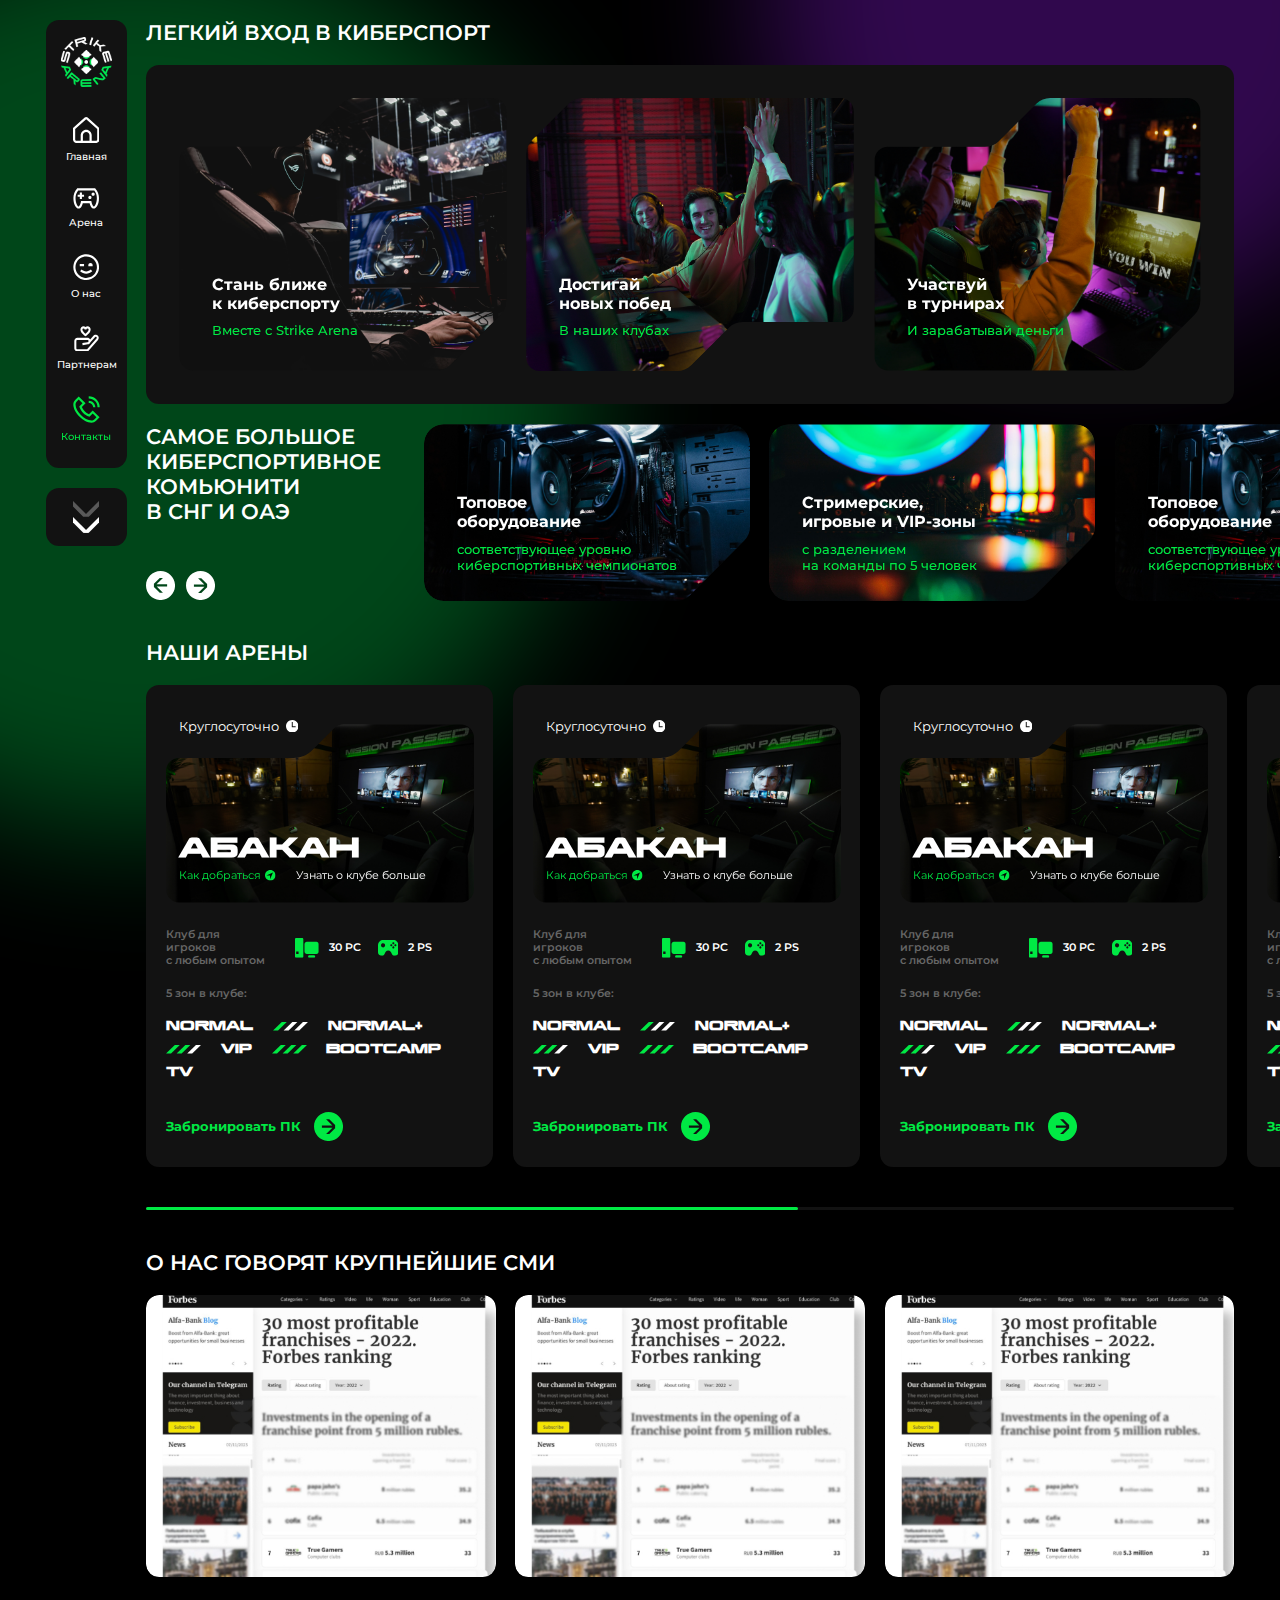
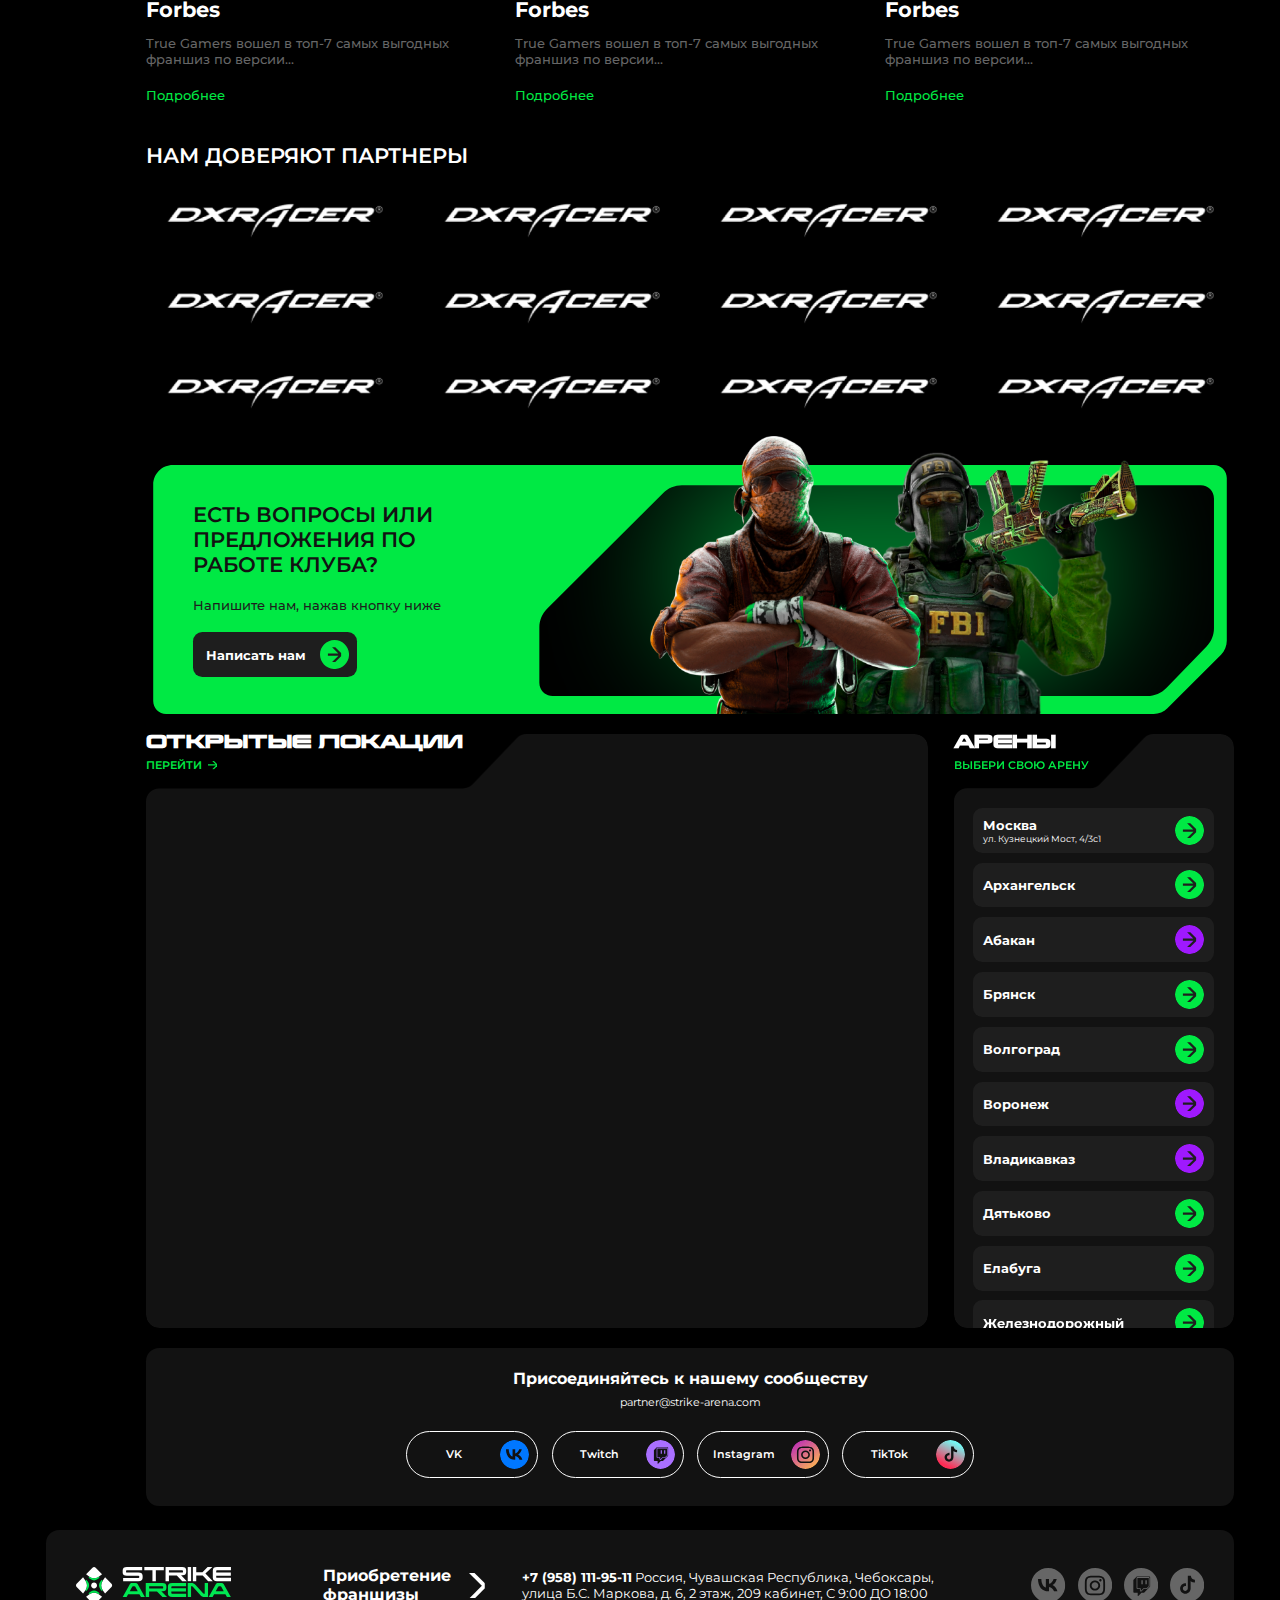
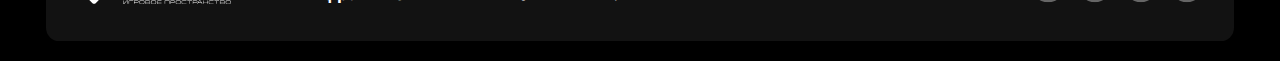
==== commit 74dfd137: "Update" ====
--- a/about.html
+++ b/about.html
@@ -688,7 +688,7 @@
 
 							<section class="action_block block">
 								<div class="data">
-									<div class="title">ЕСТЬ ВОПРОСЫИЛИ ПРЕДЛОЖЕНИЯ ПО РАБОТЕ КЛУБА?</div>
+									<div class="title">ЕСТЬ ВОПРОСЫ ИЛИ ПРЕДЛОЖЕНИЯ ПО РАБОТЕ КЛУБА?</div>
 
 									<div class="desc">Напишите нам, нажав кнопку ниже</div>
 
--- a/css/styles.css
+++ b/css/styles.css
@@ -1149,329 +1149,6 @@
 
 
 
-/*----------------
-    Typography
-----------------*/
-.text_block
-{
-    font-size: var(--font_size);
-    line-height: 100%;
-}
-
-
-.text_block > *,
-.text_block .cols .col > *,
-.text_block blockquote > *,
-.text_block q > *
-{
-    margin-bottom: 20px;
-}
-
-
-.text_block > :last-child,
-.text_block .cols .col > :last-child,
-.text_block blockquote > :last-child,
-.text_block q > :last-child
-{
-    margin-bottom: 0 !important;
-}
-
-.text_block > :first-child,
-.text_block .cols .col > :first-child,
-.text_block blockquote > :first-child,
-.text_block q > :first-child
-{
-    margin-top: 0 !important;
-}
-
-
-.text_block h1
-{
-    font-size: 30px;
-    font-weight: 700;
-    line-height: 34px;
-}
-
-.text_block h2
-{
-    font-size: 26px;
-    font-weight: 700;
-    line-height: 30px;
-}
-
-.text_block h3
-{
-    font-size: 24px;
-    font-weight: 700;
-    line-height: 28px;
-
-    margin-bottom: 30px;
-}
-
-.text_block h4
-{
-    font-size: 22px;
-    font-weight: 700;
-    line-height: 26px;
-
-    margin-bottom: 30px;
-}
-
-.text_block h5
-{
-    font-size: 20px;
-    font-weight: 700;
-    line-height: 24px;
-
-    margin-bottom: 30px;
-}
-
-.text_block h6
-{
-    font-size: 18px;
-    font-weight: 700;
-    line-height: 22px;
-
-    margin-bottom: 30px;
-}
-
-
-.text_block * + h2,
-.text_block * + h3,
-.text_block * + h4,
-.text_block * + h5,
-.text_block * + h6
-{
-    margin-top: 40px;
-}
-
-.text_block h1 + *,
-.text_block h2 + *,
-.text_block h3 + *,
-.text_block h4 + *,
-.text_block h5 + *,
-.text_block h6 + *
-{
-    margin-top: 0 !important;
-}
-
-
-.text_block img
-{
-    display: block;
-
-    max-width: 100%;
-}
-
-.text_block img.left
-{
-    max-width: calc(50% - 40px);
-    margin-top: 4px;
-    margin-right: 40px;
-}
-
-.text_block img.right
-{
-    max-width: calc(50% - 40px);
-    margin-top: 4px;
-    margin-left: 40px;
-}
-
-.text_block img.loaded
-{
-    height: auto !important;
-}
-
-
-.text_block .table_wrap
-{
-    overflow: auto;
-
-    max-width: 100%;
-}
-
-
-.text_block table
-{
-    width: 100%;
-
-    border-spacing: 0;
-    border-collapse: collapse;
-}
-
-
-.text_block table th
-{
-    font-size: 18px;
-    font-weight: 700;
-    line-height: 22px;
-
-    padding: 15px 20px;
-
-    text-align: left;
-    vertical-align: middle;
-
-    background: #ddd;
-}
-
-
-.text_block table th + th,
-.text_block table td + td
-{
-    border-left: 1px solid #fff;
-}
-
-
-.text_block table td
-{
-    line-height: 20px;
-
-    padding: 15px 20px;
-
-    text-align: left;
-    vertical-align: middle;
-}
-
-.text_block table tbody tr:nth-child(2n) td
-{
-    background: #ddd;
-}
-
-
-.text_block blockquote,
-.text_block q
-{
-    display: block;
-
-    width: 100%;
-    padding: 15px 20px;
-
-    background: #ccc;
-}
-
-
-.text_block .columns
-{
-    column-gap: 40px;
-    column-count: 2;
-}
-
-.text_block .columns > *
-{
-    transform: translateZ(0);
-
-    --webkit-column-break-inside: avoid;
-    page-break-inside: avoid;
-    break-inside: avoid;
-}
-
-.text_block .columns > * + *
-{
-    margin-top: 20px;
-}
-
-
-.text_block .cols
-{
-    display: flex;
-    align-content: flex-start;
-    align-items: flex-start;
-    flex-wrap: wrap;
-    justify-content: space-between;
-}
-
-.text_block .cols .col
-{
-    width: calc(50% - 32px);
-}
-
-
-.text_block ul li
-{
-    position: relative;
-
-    display: block;
-    overflow: hidden;
-
-    padding-left: 20px;
-
-    list-style-type: none;
-}
-
-.text_block ul li + li
-{
-    margin-top: 10px;
-}
-
-.text_block ul li:before
-{
-    position: absolute;
-    top: 7px;
-    left: 0;
-
-    display: block;
-
-    width: 7px;
-    height: 7px;
-
-    content: '';
-
-    border-radius: 50%;
-    background: var(--text_color);
-}
-
-
-.text_block ol
-{
-    counter-reset: li;
-}
-
-.text_block ol li
-{
-    position: relative;
-
-    display: block;
-    overflow: hidden;
-
-    padding-left: 20px;
-
-    list-style-type: none;
-}
-
-.text_block ol li + li
-{
-    margin-top: 10px;
-}
-
-.text_block ol li:before
-{
-    font-weight: 700;
-
-    position: absolute;
-    top: 0;
-    left: 0;
-
-    content: counter(li, '.') '.';
-    counter-increment: li;
-
-    color: var(--text_color);
-
-    /* content: counter(li, decimal-leading-zero); */
-}
-
-
-.text_block a
-{
-    color: var(--text_color);
-}
-
-.text_block a:hover
-{
-    text-decoration: none;
-}
-
-
-
 /*-------------------
     First section
 -------------------*/
@@ -4019,6 +3696,622 @@
 
 
 
+/*-----------------
+    Partnership
+-----------------*/
+.partnership
+{
+    position: relative;
+}
+
+
+.partnership .block_title
+{
+    font-size: 32px;
+    font-weight: 600;
+
+    position: absolute;
+    z-index: 3;
+    top: 0;
+    left: 0;
+
+    width: 405px;
+    max-width: 100%;
+
+    text-transform: uppercase;
+}
+
+
+.partnership .grid
+{
+    display: flex;
+    align-content: flex-start;
+    align-items: flex-start;
+    flex-wrap: wrap;
+    justify-content: space-between;
+}
+
+
+.partnership .list
+{
+    width: 526px;
+    max-width: 100%;
+}
+
+
+.partnership .list > * + *
+{
+    margin-top: 30px;
+}
+
+
+.partnership .item
+{
+    position: relative;
+
+    display: flex;
+    align-content: flex-end;
+    align-items: flex-end;
+    flex-wrap: wrap;
+    justify-content: flex-start;
+
+    height: 267px;
+    padding: 50px;
+
+    border-radius: 30px;
+}
+
+
+.partnership .list .item:nth-child(1)
+{
+    -webkit-mask: url('../images/mask_partnership_item2.svg') center / 100% 100% no-repeat;
+            mask: url('../images/mask_partnership_item2.svg') center / 100% 100% no-repeat;
+}
+
+
+.partnership .list .item:nth-child(2)
+{
+    -webkit-mask: url('../images/mask_partnership_item3.svg') center / 100% 100% no-repeat;
+            mask: url('../images/mask_partnership_item3.svg') center / 100% 100% no-repeat;
+}
+
+
+.partnership .item .thumb
+{
+    position: absolute;
+    z-index: 1;
+    top: 0;
+    left: 0;
+
+    overflow: hidden;
+
+    width: 100%;
+    height: 100%;
+}
+
+
+.partnership .item .thumb img
+{
+    position: absolute;
+    z-index: 1;
+    top: 0;
+    left: 0;
+
+    display: block;
+
+    width: 100%;
+    height: 100%;
+
+    object-fit: cover;
+}
+
+
+.partnership .item .name
+{
+    font-size: 24px;
+    font-weight: 700;
+
+    position: relative;
+    z-index: 3;
+}
+
+
+.partnership .item.big
+{
+    width: calc(100% - 556px);
+    height: 563px;
+}
+
+
+.partnership .item.big
+{
+    -webkit-mask: url('../images/mask_partnership_item1.svg') center / 100% 100% no-repeat;
+            mask: url('../images/mask_partnership_item1.svg') center / 100% 100% no-repeat;
+}
+
+
+.partnership .item.big .info
+{
+    font-size: 24px;
+    font-weight: 700;
+
+    position: relative;
+    z-index: 3;
+
+    width: 598px;
+    max-width: 100%;
+    margin-bottom: 71px;
+}
+
+
+.partnership .item.big .info > *
+{
+    position: relative;
+
+    padding-left: 31px;
+}
+
+
+.partnership .item.big .info > * + *
+{
+    margin-top: 20px;
+}
+
+
+.partnership .item.big .info .icon
+{
+    position: absolute;
+    top: 4px;
+    left: 0;
+
+    display: block;
+
+    width: 13px;
+    height: 21px;
+
+    color: #00e944;
+}
+
+
+.partnership .item.big .link
+{
+    position: absolute;
+    z-index: 3;
+    right: 50px;
+    bottom: 50px;
+}
+
+
+.partnership .item.big .link a
+{
+    font-size: 20px;
+    font-weight: 700;
+
+    display: flex;
+    align-content: center;
+    align-items: center;
+    flex-wrap: nowrap;
+    justify-content: space-between;
+
+    padding: 12px 15px 12px 25px;
+
+    text-decoration: none;
+
+    color: #121212;
+    border-radius: 14px;
+    background: #fff;
+}
+
+
+.partnership .item.big .link .icon
+{
+    display: block;
+
+    width: 44px;
+    height: 44px;
+    margin-left: 24px;
+
+    color: #00e944;
+}
+
+
+
+/*----------------
+    Any events
+----------------*/
+.any_events .block_title
+{
+    font-size: 32px;
+    font-weight: 600;
+
+    width: 782px;
+    max-width: 100%;
+    margin-bottom: 50px;
+
+    text-transform: uppercase;
+}
+
+
+.any_events .row
+{
+    align-content: stretch;
+    align-items: stretch;
+    justify-content: space-between;
+
+    margin-bottom: -32px;
+    margin-left: -32px;
+}
+
+
+.any_events .row > *
+{
+    width: 526px;
+    max-width: calc(33.333% - 32px);
+    margin-bottom: 32px;
+    margin-left: 32px;
+}
+
+
+.any_events .item
+{
+    position: relative;
+
+    display: flex;
+    align-content: flex-end;
+    align-items: flex-end;
+    flex-wrap: wrap;
+    justify-content: flex-start;
+
+    height: 282px;
+    padding: 50px;
+
+    border-radius: 20px;
+
+    -webkit-mask: url('../images/mask_any_events_item.svg') center / 100% 100% no-repeat;
+            mask: url('../images/mask_any_events_item.svg') center / 100% 100% no-repeat;
+}
+
+.any_events .item:nth-child(2n)
+{
+    -webkit-mask: url('../images/mask_any_events_item2.svg') center / 100% 100% no-repeat;
+            mask: url('../images/mask_any_events_item2.svg') center / 100% 100% no-repeat;
+}
+
+
+.any_events .item .thumb
+{
+    position: absolute;
+    z-index: 1;
+    top: 0;
+    left: 0;
+
+    overflow: hidden;
+
+    width: 100%;
+    height: 100%;
+}
+
+
+.any_events .item .thumb img
+{
+    position: absolute;
+    z-index: 1;
+    top: 0;
+    left: 0;
+
+    display: block;
+
+    width: 100%;
+    height: 100%;
+
+    object-fit: cover;
+}
+
+
+.any_events .item .name
+{
+    font-size: 24px;
+    font-weight: 700;
+
+    position: relative;
+    z-index: 3;
+}
+
+
+
+.any_events .full_rent
+{
+    position: relative;
+
+    display: flex;
+    align-content: center;
+    align-items: center;
+    flex-wrap: wrap;
+    justify-content: flex-start;
+
+    width: 1396px;
+    max-width: 100%;
+    height: 282px;
+    margin-top: 30px;
+    padding: 50px;
+
+    background: #121212;
+
+    -webkit-mask: url('../images/mask_full_rent.svg') center / 100% 100% no-repeat;
+            mask: url('../images/mask_full_rent.svg') center / 100% 100% no-repeat;
+}
+
+
+.any_events .full_rent .info
+{
+    width: 509px;
+    max-width: 100%;
+}
+
+
+.any_events .full_rent .title
+{
+    font-size: 24px;
+    font-weight: 700;
+}
+
+
+.any_events .full_rent .desc
+{
+    font-weight: 500;
+
+    width: 260px;
+    max-width: 100%;
+    margin-top: 20px;
+
+    color: #666;
+}
+
+
+.any_events .full_rent .btn
+{
+    font-size: 20px;
+    font-weight: 700;
+
+    position: absolute;
+    z-index: 3;
+    right: 127px;
+    bottom: 63px;
+
+    display: flex;
+    align-content: center;
+    align-items: center;
+    flex-wrap: wrap;
+    justify-content: space-between;
+
+    padding: 12px 15px 12px 30px;
+
+    text-align: left;
+
+    color: #121212;
+    border-radius: 14px;
+    background: #fff;
+}
+
+
+.any_events .full_rent .btn .icon
+{
+    display: block;
+
+    width: 44px;
+    height: 44px;
+    margin-left: 30px;
+
+    color: #00e944;
+}
+
+
+.any_events .full_rent .image
+{
+    position: absolute;
+    z-index: 1;
+    top: 0;
+    right: 39px;
+    bottom: 0;
+
+    width: 935px;
+    max-width: 100%;
+    height: 222px;
+    max-height: 100%;
+    margin: auto 0;
+
+    -webkit-mask: url('../images/mask_full_rent_img.svg') center / 100% 100% no-repeat;
+            mask: url('../images/mask_full_rent_img.svg') center / 100% 100% no-repeat;
+}
+
+
+.any_events .full_rent .image img
+{
+    position: absolute;
+    z-index: 1;
+    top: 0;
+    left: 0;
+
+    display: block;
+
+    width: 100%;
+    height: 100%;
+
+    object-fit: cover;
+}
+
+
+
+/*---------------------------
+    Individual conditions
+---------------------------*/
+.individual_conditions .data
+{
+    position: relative;
+
+    min-height: 514px;
+    padding: 50px;
+    padding: 72px 50px 60px;
+
+    -webkit-mask: url('../images/mask_individual_conditions.svg') center / 100% 100% no-repeat;
+            mask: url('../images/mask_individual_conditions.svg') center / 100% 100% no-repeat;
+}
+
+
+.individual_conditions .img
+{
+    position: absolute;
+    z-index: 1;
+    top: 0;
+    left: 0;
+
+    display: block;
+
+    width: 100%;
+    height: 100%;
+
+    pointer-events: none;
+
+    object-fit: cover;
+}
+
+
+.individual_conditions .block_title
+{
+    font-size: 32px;
+    font-weight: 600;
+
+    position: relative;
+    z-index: 3;
+
+    width: 698px;
+    max-width: 100%;
+    margin-bottom: 60px;
+
+    text-transform: uppercase;
+}
+
+
+.individual_conditions .info
+{
+    position: relative;
+    z-index: 3;
+
+    display: flex;
+    align-content: flex-start;
+    align-items: flex-start;
+    flex-wrap: wrap;
+    justify-content: space-between;
+
+    width: 1364px;
+    max-width: 100%;
+}
+
+
+.individual_conditions .info > *
+{
+    width: calc(50% - 40px);
+}
+
+
+.individual_conditions .info .title
+{
+    font-size: 24px;
+    font-weight: 700;
+
+    margin-bottom: 16px;
+}
+
+
+.individual_conditions .info ul
+{
+    font-size: 24px;
+}
+
+
+.individual_conditions .info ul li
+{
+    position: relative;
+
+    display: block;
+    overflow: hidden;
+
+    padding-left: 20px;
+
+    list-style-type: none;
+}
+
+
+.individual_conditions .info ul li:before
+{
+    position: absolute;
+    top: 15px;
+    left: 5px;
+
+    display: block;
+
+    width: 3px;
+    height: 3px;
+
+    content: '';
+
+    border-radius: 50%;
+    background: currentColor;
+}
+
+
+.individual_conditions .info .desc
+{
+    font-size: 24px;
+}
+
+
+.individual_conditions .link
+{
+    position: relative;
+    z-index: 3;
+
+    display: flex;
+
+    margin-top: 60px;
+}
+
+
+.individual_conditions .link a
+{
+    font-size: 20px;
+    font-weight: 700;
+
+    display: flex;
+    align-content: center;
+    align-items: center;
+    flex-wrap: wrap;
+    justify-content: space-between;
+
+    padding: 12px 15px 12px 30px;
+
+    text-decoration: none;
+
+    color: currentColor;
+    color: #121212;
+    border-radius: 14px;
+    background: #fff;
+}
+
+
+.individual_conditions .link .icon
+{
+    display: block;
+
+    width: 44px;
+    height: 44px;
+    margin-left: 22px;
+
+    color: #00e944;
+}
+
+
+
 /*------------
     Footer
 ------------*/
--- a/css/response_1279.css
+++ b/css/response_1279.css
@@ -1334,6 +1334,288 @@
 
 
 
+    /*-----------------
+        Partnership
+    -----------------*/
+    .partnership .block_title
+    {
+        font-size: 28px;
+
+        width: 340px;
+    }
+
+
+
+    .partnership .list
+    {
+        display: flex;
+        align-content: center;
+        align-items: center;
+        flex-wrap: wrap;
+        justify-content: space-between;
+
+        width: 100%;
+        margin-top: 24px;
+    }
+
+
+    .partnership .list > *
+    {
+        width: calc(50% - 12px);
+    }
+
+
+    .partnership .list > * + *
+    {
+        margin-top: 0;
+        margin-left: auto;
+    }
+
+
+
+    .partnership .item
+    {
+        height: 208px;
+        padding: 32px;
+    }
+
+
+    .partnership .item .name
+    {
+        font-size: 18px;
+    }
+
+
+
+    .partnership .item.big
+    {
+        width: 100%;
+        height: 436px;
+        padding: 40px;
+    }
+
+
+    .partnership .item.big .info
+    {
+        font-size: 18px;
+
+        width: 432px;
+        margin-bottom: 40px;
+    }
+
+
+    .partnership .item.big .info > *
+    {
+        padding-left: 28px;
+    }
+
+
+    .partnership .item.big .info > * + *
+    {
+        margin-top: 16px;
+    }
+
+
+    .partnership .item.big .info .icon
+    {
+        top: 3px;
+
+        width: 10px;
+        height: 16px;
+    }
+
+
+    .partnership .item.big .link
+    {
+        right: 40px;
+        bottom: 40px;
+    }
+
+
+    .partnership .item.big .link a
+    {
+        font-size: 16px;
+
+        padding: 12px 12px 12px 20px;
+    }
+
+
+    .partnership .item.big .link .icon
+    {
+        width: 40px;
+        height: 40px;
+        margin-left: 20px;
+    }
+
+
+
+    /*----------------
+        Any events
+    ----------------*/
+    .any_events .block_title
+    {
+        font-size: 28px;
+
+        width: 680px;
+        margin-bottom: 40px;
+    }
+
+
+    .any_events .row
+    {
+        margin-bottom: -24px;
+        margin-left: -24px;
+    }
+
+
+    .any_events .row > *
+    {
+        max-width: calc(33.333% - 24px);
+        margin-bottom: 24px;
+        margin-left: 24px;
+    }
+
+
+    .any_events .item
+    {
+        height: 142px;
+        padding: 24px;
+    }
+
+
+    .any_events .item .name
+    {
+        font-size: 18px;
+    }
+
+
+
+    .any_events .full_rent
+    {
+        height: 170px;
+        margin-top: 24px;
+        padding: 40px 32px;
+    }
+
+
+    .any_events .full_rent .title
+    {
+        font-size: 18px;
+    }
+
+
+    .any_events .full_rent .desc
+    {
+        margin-top: 16px;
+    }
+
+
+    .any_events .full_rent .image
+    {
+        right: 24px;
+
+        width: 500px;
+        height: 122px;
+    }
+
+
+    .any_events .full_rent .btn
+    {
+        font-size: 16px;
+
+        top: 50%;
+        right: 72px;
+        bottom: auto;
+
+        padding: 12px 12px 12px 20px;
+
+        transform: translateY(-50%);
+    }
+
+
+    .any_events .full_rent .btn .icon
+    {
+        width: 40px;
+        height: 40px;
+        margin-left: 20px;
+    }
+
+
+
+    /*---------------------------
+        Individual conditions
+    ---------------------------*/
+    .individual_conditions .data
+    {
+        overflow: hidden;
+
+        min-height: 0;
+        padding: 40px;
+
+        border-radius: 20px;
+
+                mask: none;
+        -webkit-mask: none;
+    }
+
+
+    .individual_conditions .block_title
+    {
+        font-size: 28px;
+
+        width: 560px;
+        margin-bottom: 40px;
+    }
+
+
+    .individual_conditions .info > *
+    {
+        width: calc(50% - 20px);
+    }
+
+
+    .individual_conditions .info .title
+    {
+        font-size: 18px;
+    }
+
+
+    .individual_conditions .info ul,
+    .individual_conditions .info .desc
+    {
+        font-size: 16px;
+    }
+
+
+    .individual_conditions .info ul li:before
+    {
+        top: 9px;
+    }
+
+
+    .individual_conditions .link
+    {
+        margin-top: 40px;
+    }
+
+
+    .individual_conditions .link a
+    {
+        font-size: 16px;
+
+        padding: 12px 12px 12px 20px;
+    }
+
+
+    .individual_conditions .link .icon
+    {
+        width: 40px;
+        height: 40px;
+        margin-left: 20px;
+    }
+
+
+
     /*------------
         Footer
     ------------*/
--- a/css/response_1023.css
+++ b/css/response_1023.css
@@ -713,6 +713,287 @@
 
 
 
+    /*-----------------
+        Partnership
+    -----------------*/
+    .partnership .block_title
+    {
+        font-size: 26px;
+
+        position: relative;
+
+        width: 100%;
+        margin-bottom: 24px;
+    }
+
+
+    .partnership .list .item
+    {
+        overflow: hidden;
+
+        height: auto;
+        min-height: 148px;
+        padding: 64px 24px 24px;
+
+        border-radius: 20px;
+        background: #121212;
+    }
+
+
+    .partnership .list .item:nth-child(1),
+    .partnership .list .item:nth-child(2)
+    {
+                mask: none;
+        -webkit-mask: none;
+    }
+
+
+    .partnership .item .name
+    {
+        font-size: 16px;
+    }
+
+
+    .partnership .item .name br
+    {
+        display: none;
+    }
+
+
+
+    .partnership .item.big
+    {
+        overflow: hidden;
+
+        height: auto;
+        padding: 64px 24px 24px;
+
+        border-radius: 20px;
+        background: #121212;
+
+                mask: none;
+        -webkit-mask: none;
+    }
+
+
+    .partnership .item.big .info
+    {
+        font-size: var(--font_size);
+
+        width: calc(100% - 328px);
+        margin-bottom: 0;
+    }
+
+
+    .partnership .item.big .info > *
+    {
+        padding-left: 24px;
+    }
+
+
+    .partnership .item.big .info > * + *
+    {
+        margin-top: 12px;
+    }
+
+
+    .partnership .item.big .info .icon
+    {
+        top: 2px;
+
+        width: 8px;
+        height: 13px;
+    }
+
+
+    .partnership .item.big .link
+    {
+        right: 24px;
+        bottom: 24px;
+    }
+
+
+    .partnership .item.big .link a
+    {
+        font-size: 15px;
+
+        padding: 8px 8px 8px 16px;
+    }
+
+
+    .partnership .item.big .link .icon
+    {
+        width: 36px;
+        height: 36px;
+        margin-left: 16px;
+    }
+
+
+
+    /*----------------
+        Any events
+    ----------------*/
+    .any_events .block_title
+    {
+        font-size: 26px;
+
+        width: 100%;
+        margin-bottom: 32px;
+    }
+
+
+    .any_events .row > *
+    {
+        max-width: calc(50% - 24px);
+    }
+
+
+    .any_events .item,
+    .any_events .item:nth-child(2n)
+    {
+        overflow: hidden;
+
+        border-radius: 20px;
+        background: #121212;
+
+                mask: none;
+        -webkit-mask: none;
+    }
+
+
+    .any_events .item .name
+    {
+        font-size: 16px;
+    }
+
+
+
+    .any_events .full_rent
+    {
+        overflow: hidden;
+
+        padding: 40px 24px;
+
+        border-radius: 20px;
+        background: #121212;
+
+                mask: none;
+        -webkit-mask: none;
+    }
+
+
+    .any_events .full_rent .info
+    {
+        width: 240px;
+    }
+
+
+    .any_events .full_rent .desc
+    {
+        width: 240px;
+    }
+
+
+    .any_events .full_rent .image
+    {
+        overflow: hidden;
+
+        width: calc(100% - 328px);
+        height: calc(100% - 48px);
+
+        border-radius: 20px;
+
+                mask: none;
+        -webkit-mask: none;
+    }
+
+
+    .any_events .full_rent .image img
+    {
+        border-radius: inherit;
+    }
+
+
+    .any_events .full_rent .btn
+    {
+        font-size: 15px;
+
+        right: 48px;
+
+        padding: 8px 8px 8px 16px;
+    }
+
+
+    .any_events .full_rent .btn .icon
+    {
+        width: 36px;
+        height: 36px;
+        margin-left: 16px;
+    }
+
+
+
+    /*---------------------------
+        Individual conditions
+    ---------------------------*/
+    .individual_conditions .data
+    {
+        padding: 40px 24px;
+    }
+
+
+    .individual_conditions .block_title
+    {
+        font-size: 26px;
+
+        width: 100%;
+        margin-bottom: 32px;
+    }
+
+
+    .individual_conditions .info > *
+    {
+        width: 100%;
+    }
+
+    .individual_conditions .info > * + *
+    {
+        margin-top: 32px;
+    }
+
+
+    .individual_conditions .info .title
+    {
+        font-size: 16px;
+
+        margin-bottom: 12px;
+    }
+
+
+    .individual_conditions .info ul,
+    .individual_conditions .info .desc
+    {
+        font-size: var(--font_size);
+    }
+
+
+    .individual_conditions .link a
+    {
+        font-size: 15px;
+
+        padding: 8px 8px 8px 16px;
+    }
+
+
+    .individual_conditions .link .icon
+    {
+        width: 36px;
+        height: 36px;
+        margin-left: 16px;
+    }
+
+
+
     /*------------
         Footer
     ------------*/
--- a/css/response_767.css
+++ b/css/response_767.css
@@ -604,6 +604,200 @@
 
 
 
+    /*-----------------
+        Partnership
+    -----------------*/
+    .partnership .block_title
+    {
+        font-size: 24px;
+
+        margin-bottom: 20px;
+    }
+
+
+    .partnership .list
+    {
+        margin-top: 20px;
+    }
+
+
+    .partnership .list > *
+    {
+        width: 100%;
+    }
+
+
+    .partnership .list > * + *
+    {
+        margin-top: 20px;
+    }
+
+
+    .partnership .list .item
+    {
+        min-height: 142px;
+        padding: 60px 24px 24px;
+    }
+
+
+
+    .partnership .item.big
+    {
+        padding: 40px 24px;
+    }
+
+
+    .partnership .item.big .info
+    {
+        width: 100%;
+    }
+
+
+    .partnership .item.big .info > *
+    {
+        padding-left: 20px;
+    }
+
+
+    .partnership .item.big .info > * + *
+    {
+        margin-top: 10px;
+    }
+
+
+    .partnership .item.big .link
+    {
+        position: relative;
+        right: 0;
+        bottom: 0;
+
+        margin-top: 24px;
+    }
+
+
+
+    /*----------------
+        Any events
+    ----------------*/
+    .any_events .block_title
+    {
+        font-size: 24px;
+
+        margin-bottom: 28px;
+    }
+
+
+    .any_events .row
+    {
+        display: block;
+        overflow: auto;
+
+        width: calc(100% + 40px);
+        margin: 0 -20px;
+        padding: 0 20px;
+
+        white-space: nowrap;
+
+        scroll-padding: 0 20px;
+        scroll-snap-type: x mandatory;
+        scrollbar-color: transparent transparent !important;
+        scrollbar-width: thin !important;
+    }
+
+    .any_events .row::-webkit-scrollbar
+    {
+        display: none !important;
+
+        width: 0 !important;
+        height: 0 !important;
+
+        background-color: transparent !important;
+    }
+
+    .any_events .row::-webkit-scrollbar-thumb
+    {
+        background-color: transparent !important;
+    }
+
+
+    .any_events .row > *
+    {
+        display: inline-block;
+
+        width: 260px;
+        max-width: none;
+        margin: 0;
+
+        vertical-align: top;
+        white-space: normal;
+
+        scroll-snap-align: start;
+    }
+
+
+    .any_events .row > * + *
+    {
+        margin-top: 0;
+        margin-left: 16px;
+    }
+
+
+    .any_events .full_rent
+    {
+        height: auto;
+    }
+
+
+    .any_events .full_rent .info
+    {
+        width: 100%;
+    }
+
+
+    .any_events .full_rent .desc
+    {
+        width: 100%;
+    }
+
+
+    .any_events .full_rent .image
+    {
+        display: none;
+    }
+
+
+    .any_events .full_rent .btn
+    {
+        position: relative;
+        top: 0;
+        right: 0;
+        bottom: 0;
+
+        margin-top: 24px;
+
+        transform: none;
+    }
+
+
+
+    /*---------------------------
+        Individual conditions
+    ---------------------------*/
+    .individual_conditions .block_title
+    {
+        font-size: 24px;
+
+        margin-bottom: 28px;
+    }
+
+
+    .individual_conditions .info > * + *
+    {
+        margin-top: 28px;
+    }
+
+
+
     /*------------
         Footer
     ------------*/
--- a/css/response_479.css
+++ b/css/response_479.css
@@ -429,6 +429,111 @@
 
 
 
+    /*-----------------
+        Partnership
+    -----------------*/
+    .partnership .block_title
+    {
+        font-size: 22px;
+    }
+
+
+    .partnership .list .item
+    {
+        min-height: 132px;
+        padding: 60px 20px 20px;
+    }
+
+
+
+    .partnership .item.big
+    {
+        padding: 40px 20px;
+    }
+
+
+    .partnership .item.big .link,
+    .partnership .item.big .link a
+    {
+        width: 100%;
+    }
+
+
+
+    /*----------------
+        Any events
+    ----------------*/
+    .any_events .block_title
+    {
+        font-size: 22px;
+
+        margin-bottom: 24px;
+    }
+
+
+    .any_events .row > *
+    {
+        height: 132px;
+        padding: 20px;
+    }
+
+
+    .any_events .full_rent
+    {
+        padding: 40px 20px;
+    }
+
+
+    .any_events .full_rent .title
+    {
+        font-size: 16px;
+    }
+
+
+    .any_events .full_rent .btn
+    {
+        width: 100%;
+        margin-top: 20px;
+    }
+
+
+
+    /*---------------------------
+        Individual conditions
+    ---------------------------*/
+    .individual_conditions .data
+    {
+        padding: 40px 20px;
+    }
+
+
+    .individual_conditions .block_title
+    {
+        font-size: 22px;
+
+        margin-bottom: 24px;
+    }
+
+
+    .individual_conditions .info > * + *
+    {
+        margin-top: 24px;
+    }
+
+
+    .individual_conditions .link
+    {
+        margin-top: 32px;
+    }
+
+
+    .individual_conditions .link a
+    {
+        width: 100%;
+    }
+
+
+
     /*------------
         Footer
     ------------*/
